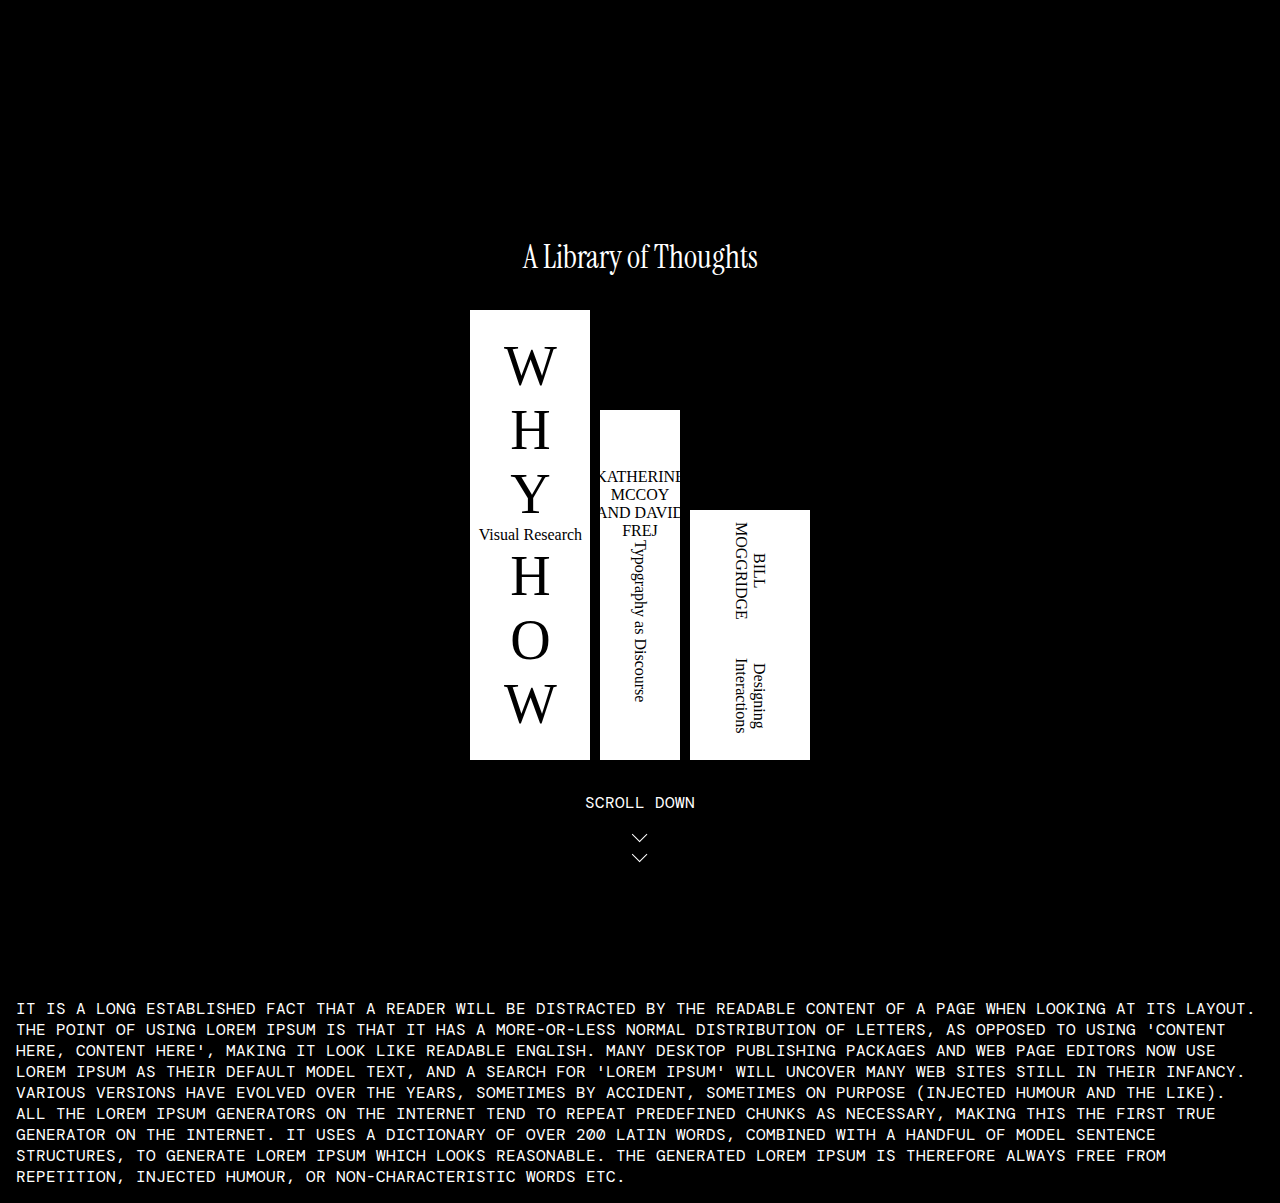
==== index.html @ c5d8ffe6 "Update index.html" ====
<!DOCTYPE html>
<html lang="en">
	<head>
		<title>Binding</title>
		<meta name="viewport" content="width=device-width, initial-scale=1">
        <link href="assets/reset.css" rel="stylesheet">
        <link href="assets/common.css" rel="stylesheet">
        <link href="assets/landing.css" rel="stylesheet">

        <!-- fonts -->
        <!-- DM Mono -->
        <link rel="preconnect" href="https://fonts.googleapis.com">
        <link rel="preconnect" href="https://fonts.gstatic.com" crossorigin>
        <link href="https://fonts.googleapis.com/css2?family=DM+Mono:ital,wght@0,300;0,400;0,500;1,300;1,400;1,500&display=swap" rel="stylesheet">

        <!-- Marcellus -->
        <link rel="preconnect" href="https://fonts.googleapis.com">
        <link rel="preconnect" href="https://fonts.gstatic.com" crossorigin>
        <link href="https://fonts.googleapis.com/css2?family=Marcellus&display=swap" rel="stylesheet">

        <!-- Lustria -->
        <link rel="preconnect" href="https://fonts.googleapis.com">
        <link rel="preconnect" href="https://fonts.gstatic.com" crossorigin>
        <link href="https://fonts.googleapis.com/css2?family=Lustria&display=swap" rel="stylesheet">

        <!-- Chivo -->
        <link rel="preconnect" href="https://fonts.googleapis.com">
        <link rel="preconnect" href="https://fonts.gstatic.com" crossorigin>
        <link href="https://fonts.googleapis.com/css2?family=Chivo:ital,wght@0,100..900;1,100..900&display=swap" rel="stylesheet">

        <!-- Crimson Text -->
        <link rel="preconnect" href="https://fonts.googleapis.com">
        <link rel="preconnect" href="https://fonts.gstatic.com" crossorigin>
        <link href="https://fonts.googleapis.com/css2?family=Crimson+Text:ital,wght@0,400;0,600;0,700;1,400;1,600;1,700&display=swap" rel="stylesheet">

        <!-- Instrument Serif -->
        <link rel="preconnect" href="https://fonts.googleapis.com">
        <link rel="preconnect" href="https://fonts.gstatic.com" crossorigin>
        <link href="https://fonts.googleapis.com/css2?family=Instrument+Serif:ital@0;1&display=swap" rel="stylesheet">

        <!-- Hanken Grotesk -->
        <link rel="preconnect" href="https://fonts.googleapis.com">
        <link rel="preconnect" href="https://fonts.gstatic.com" crossorigin>
        <link href="https://fonts.googleapis.com/css2?family=Hanken+Grotesk:ital,wght@0,100..900;1,100..900&display=swap" rel="stylesheet">

    </head>
    <body>
        <header>
            <!-- sticky menu -->
             <nav>
                <ul class="menu-grid">
                    <li><a href="#home" class="menu-item home">Home</a></li>
                    <li><a href="#colophon" class="menu-item colophon">Colophon</a></li>
                    <li><a href="article1.html" class="menu-item visual">Visual</a></li>
                    <li><a href="article2.html" class="menu-item type">Type</a></li>
                    <li><a href="#interaction" class="menu-item interaction">Interaction</a></li>
                    <li><a href="#reading" class="menu-item reading">Reading</a></li>
                  </ul>
             </nav>
        </header>
        <article>
            <section class="main">
                <h1>A Library of Thoughts</h1>

                <!-- add book rack -->
                 <div class="book-rack">

                    <!-- Book Visual -->
                    <div class="book-visual">
                        <span class="text-vertical">W</br>H</br>Y</span>
                        <span class="text-center">Visual Research</span>
                        <span class="text-vertical">H</br>O</br>W</span>
                    </div>

                    <!-- Book Type -->
                     <div class="book-type">
                        <span class="type-author"> KATHERINE MCCOY AND DAVID FREJ</span>
                        <span class="text-horizontal">Typography as Discourse
                        </span>
                     </div>

                    <!--Book Interaction-->
                    <div class="book-interaction">
                        <span class="interaction-author"> BILL MOGGRIDGE</span>
                        <span class="interaction-spine-title">Designing Interactions
                        </span>
                    </div>

                 </div>
                <p>Scroll down</p>
                <div class="arrows">
                  <span class="arrow-1"></span>
                  <span class="arrow-2"></span>
                </div>
            </section>
        </article>
        <article>
            <p>It is a long established fact that a reader will be distracted by the readable content of a page when looking at its layout. The point of using Lorem Ipsum is that it has a more-or-less normal distribution of letters, as opposed to using 'Content here, content here', making it look like readable English. Many desktop publishing packages and web page editors now use Lorem Ipsum as their default model text, and a search for 'lorem ipsum' will uncover many web sites still in their infancy. Various versions have evolved over the years, sometimes by accident, sometimes on purpose (injected humour and the like).</p>

            <p>All the Lorem Ipsum generators on the Internet tend to repeat predefined chunks as necessary, making this the first true generator on the Internet. It uses a dictionary of over 200 Latin words, combined with a handful of model sentence structures, to generate Lorem Ipsum which looks reasonable. The generated Lorem Ipsum is therefore always free from repetition, injected humour, or non-characteristic words etc.</p>
        </article>
    </body>
</html>
---- assets/common.css ----
/* general styles */
	/* --base-size: 20px; */

  /* font */
  @font-face {
    font-family: TimesNow-ExtraLight;
    src: url(fonts/TimesNow-ExtraLight.ttf);
}



/* variable list */
:root {

    /* menu style */
    --menu-bg: black;
    --menu-font: 'DM Mono';
    --menu-text-color: white;
    --menu-font-size: 1rem;
    --menu-padding: 1rem;
    --menu-underline-width: 1px;
    --circle-size: 15px;
    --circle-spacing: 0.5rem;

    /* general style */
    --base-size: 20px;
    --arrow-color: white;
    --book-color: white;

    /* font style */
    --heading-font: Instrument Serif;
    --subheading-font: Instrument Serif;
    --block-quote-font: Instrument Serif;
    --body-font: DM Sans;
    --book-visual-font-1: Marcellus;
    --book-visual-font-2: Lustria;

    /* color style */
    --body-bg-color: #0F1314;
    --bg-color-1: yellow;
    --bg-color-2: yellow;
    --bg-color-3: yellow;
    --highlight-color: yellow;

    /* h1 style */
    --h1-font-size: 2rem;
    --h1-margin: 0;
    --h1-color: white;
  }



body {
    margin: 1rem;
    background-color: black;
  }

  /* circle colors */
  .home {
    --circle-color: #1FDE86;
  }
  
  .colophon {
    --circle-color: #948EFF;
  }
  
  .visual {
    --circle-color: #EAFF01;
  }
  
  .type {
    --circle-color: #F4320C;
  }
  
  .interaction {
    --circle-color: #FF8BCD;
  }
  
  .reading {
    --circle-color: #0095FF;
  }

  /* Sticky menu styles */
.menu {
    position: sticky;
    top: 0;
    background-color: var(--menu-bg);
    z-index: 10;
    padding: var(--menu-padding);
  }

  .menu-grid {
    display: grid;
    gap: 0.5rem;
    grid-template-columns: repeat(3, 1fr);
    grid-template-rows: repeat(2, 1fr);
    list-style: none;
    padding: 0;
    margin: 0;
    text-align: left;
  }

  /* Desktop media query*/
  @media (min-width: 1280px) {
    .menu-grid {
      grid-template-columns: repeat(6, 1fr);
    }
  }

  .menu-item {
    font-family: var(--menu-font);
    font-size: var(--menu-font-size);
    text-transform: uppercase;
    color: var(--menu-text-color);
    display: flex;
    align-items: center;
    justify-content: left;
    position: relative;
    padding: 0.5rem;
    overflow: hidden;
    opacity: 0;
    transform: translateY(20px);
  animation: slideIn 0.6s ease-out forwards;
  }

  @keyframes slideIn {
    0% {
      opacity: 0;
      transform: translateY(20px);
    }
    100% {
      opacity: 1;
      transform: translateY(0);
    }
  }
  
  .menu-item:nth-child(1) {
    animation-delay: 0.1s;
  }
  
  .menu-item:nth-child(2) {
    animation-delay: 0.2s;
  }
  
  .menu-item:nth-child(3) {
    animation-delay: 0.3s;
  }
  
  .menu-item:nth-child(4) {
    animation-delay: 0.4s;
  }
  
  .menu-item:nth-child(5) {
    animation-delay: 0.5s;
  }
  
  .menu-item:nth-child(6) {
    animation-delay: 0.6s;
  }

  .menu-item::before {
    content: '';
    width: var(--circle-size);
    height: var(--circle-size);
    background-color: var(--circle-color);
    border-radius: 50%;
    display: inline-block;
    margin-right: var(--circle-spacing);
  }

  .menu-item:hover {
    color: var(--circle-color);
    text-decoration: underline var(--circle-color) var(--menu-underline-width);
    text-underline-offset: 4px;
  }

  /* form style */

  .form-container {
    max-width: 600px;
    margin: 40px auto;
    padding: 20px;
    border-color: white;
    border-radius: 8px;
  }

  h1 {
    font-family: var(--heading-font);
    font-size: var(--h1-font-size);
    margin: var(--h1-margin);
    color: var(--h1-color);
  }

  p {
    text-align: left;
    font-size: 1.1em;
    color: white;
  }
  
  .book-form {
    display: flex;
    flex-direction: column;
    gap: 15px;
  }
  
  label {
    font-size: 1.1em;
    font-weight: bold;
    margin-bottom: 5px;
    color: white;
  }
  
  textarea {
    padding: 10px;
    font-size: 1em;
    border: 1px solid #ccc;
    border-radius: 4px;
    outline: none;
    transition: border 0.3s ease;
    color: #e0bcbc;
  }
  
  textarea:focus {
    border-color: #0077cc;
  }
  
  button.submit-btn {
    padding: 12px;
    font-size: 1.1em;
    background-color: #0077cc;
    color: white;
    border: none;
    border-radius: 4px;
    cursor: pointer;
    transition: background-color 0.3s ease;
  }
  
  button.submit-btn:hover {
    background-color: #005fa3;
  }
  
  /* Mobile media query */
  @media (max-width: 600px) {
    .container {
      margin: 20px;
      padding: 15px;
    }
  
    h1 {
      font-size: 1.5em;
    }
    
    .book-form {
      gap: 10px;
    }
  }
---- assets/landing.css ----
.main {
    text-align: center;
    display: flex;
    flex-direction: column;
    align-items: center;
    justify-content: center;
    height: 100vh;
  }

  h1 {
    font-family: var(--heading-font);
    font-size: var(--h1-font-size);
    margin: var(--h1-margin);
    color: var(--h1-color);
  }

  p {
    font-family: var(--menu-font);
    font-size: var(--menu-font-size);
    text-transform: uppercase;
    color: var(--menu-text-color);
  }

/* Arrows style */
.arrows {
    margin-top: 1rem;
    display: flex;
    flex-direction: column;
    align-items: center;
    gap: 0.5rem;
  }
  
  .arrow-1 {
    width: 0.7rem;
    height: 0.7rem;
    border: solid var(--arrow-color);
    border-width: 0 1px 1px 0;
    transform: rotate(45deg);
    animation: bounce 1s infinite;
  }
  
  .arrow-2 {
    width: 0.7rem;
    height: 0.7rem;
    border: solid var(--arrow-color);
    border-width: 0 1px 1px 0;
    transform: rotate(45deg);
    animation: bounce 1s infinite;
    animation-delay: 0.5s;
  }

@keyframes bounce {
  0%, 100% {
    transform: translateY(0) rotate(45deg);
  }
  50% {
    transform: translateY(5px) rotate(45deg);
  }
}

/* book rack container*/
.book-rack {
    display: flex;
    gap: 0.6rem;
    align-items:end;
    justify-content: center;
    padding-top: 2rem;
    padding-bottom: 2rem;
  }

  /* book visual */
  .book-visual {
    position: relative;
    width: 120px;
    height: 450px;
    background-color: var(--book-color);
    display: flex;
    flex-direction: column;
    justify-content: center;
    align-items: center;
    text-align: center;
  }

.book-visual:hover {
    background-color: #EAFF01;
    color: black;
  }

.center-text {
    color: black;
    text-transform: uppercase;
    margin: 0.5rem 0;
  }
  
  .text-vertical {
    font-family: var(--bookvisualtitle1-font);
    font-size: 3.5rem;
    color: var(--text-color);
    text-transform: uppercase;
    padding: auto;
  }

  /* book type */
  .book-type {
    position: relative;
    width: 80px;
    height: 350px;
    background-color: var(--book-color);
    display: flex;
    flex-direction: column;
    justify-content: center;
    align-items: center;
    text-align: center;
  }

  .book-type:hover {
    background-color: #F4320C;
    color: white;
  }

  .type-author {
    color: black;
  }

  .text-horizontal {
    writing-mode: vertical-rl;
    color: black;
  }

  /* book interaction */
  .book-interaction {
    position: relative;
    width: 120px;
    height: 250px;
    background-color: var(--book-color);
    display: flex;
    flex-direction: column;
    justify-content: center;
    align-items: center;
    text-align: center;
  }

  .book-interaction:hover {
    background-color: #FF8BCD;
    color: white;
  }

  .interaction-author {
    writing-mode: vertical-rl;
    color: black;
  }

  .interaction-spine-title {
    writing-mode: vertical-rl;
    color: black;
  }
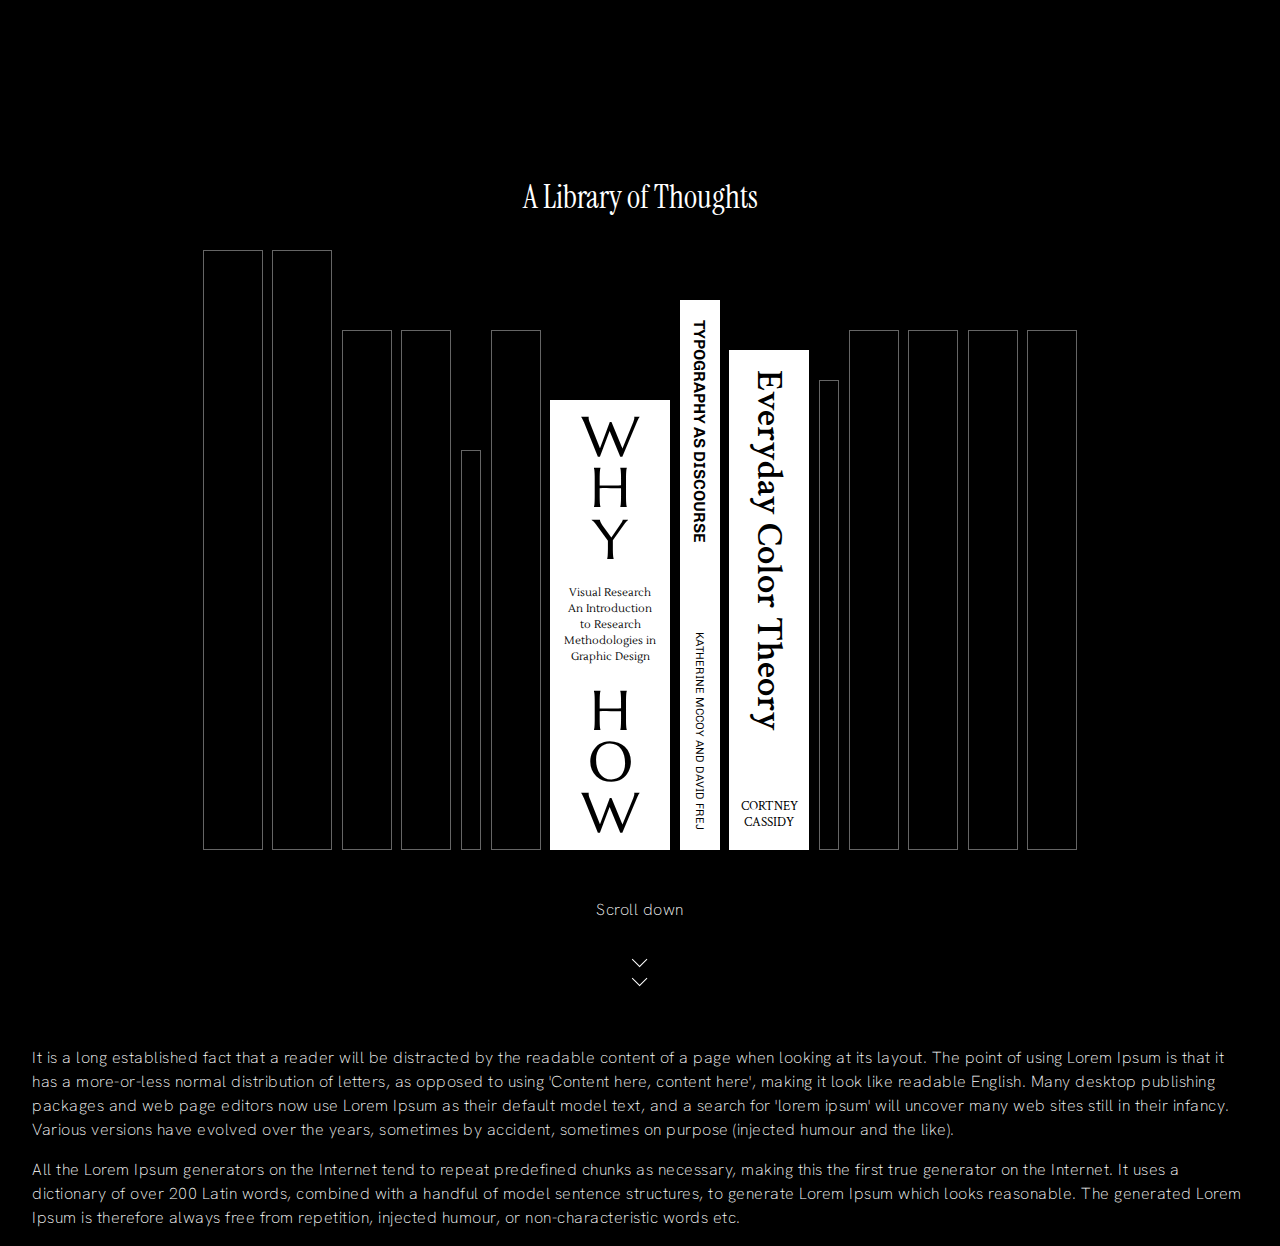
==== commit a42ed092: "Update index.html" ====
--- a/index.html
+++ b/index.html
@@ -51,10 +51,10 @@
                 <ul class="menu-grid">
                     <li><a href="#home" class="menu-item home">Home</a></li>
                     <li><a href="#colophon" class="menu-item colophon">Colophon</a></li>
-                    <li><a href="article1.html" class="menu-item visual">Visual</a></li>
-                    <li><a href="article2.html" class="menu-item type">Type</a></li>
+                    <li><a href="visual.html" class="menu-item visual">Visual</a></li>
+                    <li><a href="type.html" class="menu-item type">Type</a></li>
                     <li><a href="#interaction" class="menu-item interaction">Interaction</a></li>
-                    <li><a href="#reading" class="menu-item reading">Reading</a></li>
+                    <li><a href="#reading" class="menu-item reading">Recommend</a></li>
                   </ul>
              </nav>
         </header>
@@ -65,26 +65,41 @@
                 <!-- add book rack -->
                  <div class="book-rack">
 
+                    <!-- Empty Books Left-->
+                     <span class="empty-book-1"></span>
+                     <span class="empty-book-2"></span>
+                     <span class="empty-book-5"></span>
+                     <span class="empty-book-6"></span>
+                     <span class="empty-book-7"></span>
+                     <span class="empty-book-8"></span>
+
                     <!-- Book Visual -->
                     <div class="book-visual">
                         <span class="text-vertical">W</br>H</br>Y</span>
-                        <span class="text-center">Visual Research</span>
+                        <span class="center-text">Visual Research An Introduction to Research Methodologies in Graphic Design</span>
                         <span class="text-vertical">H</br>O</br>W</span>
                     </div>
 
                     <!-- Book Type -->
                      <div class="book-type">
-                        <span class="type-author"> KATHERINE MCCOY AND DAVID FREJ</span>
                         <span class="text-horizontal">Typography as Discourse
                         </span>
+                        <span class="type-author"> KATHERINE MCCOY AND DAVID FREJ</span>
                      </div>
 
-                    <!--Book Interaction-->
-                    <div class="book-interaction">
-                        <span class="interaction-author"> BILL MOGGRIDGE</span>
-                        <span class="interaction-spine-title">Designing Interactions
+                    <!--Book Color-->
+                    <div class="book-color">
+                        <span class="color-spine-title">Everyday Color Theory
                         </span>
+                        <span class="color-author"> Cortney Cassidy</span>
                     </div>
+
+                    <!-- Empty Books Right-->
+                    <span class="empty-book-3"></span>
+                    <span class="empty-book-4"></span>
+                    <span class="empty-book-9"></span>
+                    <span class="empty-book-10"></span>
+                    <span class="empty-book-11"></span>
 
                  </div>
                 <p>Scroll down</p>
@@ -95,7 +110,7 @@
             </section>
         </article>
         <article>
-            <p>It is a long established fact that a reader will be distracted by the readable content of a page when looking at its layout. The point of using Lorem Ipsum is that it has a more-or-less normal distribution of letters, as opposed to using 'Content here, content here', making it look like readable English. Many desktop publishing packages and web page editors now use Lorem Ipsum as their default model text, and a search for 'lorem ipsum' will uncover many web sites still in their infancy. Various versions have evolved over the years, sometimes by accident, sometimes on purpose (injected humour and the like).</p>
+            <p>It is a long established fact that a reader will be distracted by the readable content of a page when looking at its layout. The point of using Lorem Ipsum is that it has a more-or-less normal distribution of letters, as opposed to using 'Content here, content here', making it look like readable English. Many desktop publishing packages and web page editors now use Lorem Ipsum as their default model text, and a search for 'lorem ipsum' will uncover many web sites still in their infancy. Various versions have evolved over the years, sometimes by accident, sometimes on purpose (injected humour and the like).</p>
 
             <p>All the Lorem Ipsum generators on the Internet tend to repeat predefined chunks as necessary, making this the first true generator on the Internet. It uses a dictionary of over 200 Latin words, combined with a handful of model sentence structures, to generate Lorem Ipsum which looks reasonable. The generated Lorem Ipsum is therefore always free from repetition, injected humour, or non-characteristic words etc.</p>
         </article>
--- a/assets/common.css
+++ b/assets/common.css
@@ -33,9 +33,11 @@
     --heading-font: Instrument Serif;
     --subheading-font: Instrument Serif;
     --block-quote-font: Instrument Serif;
-    --body-font: DM Sans;
+    --body-font: Hanken Grotesk;
     --book-visual-font-1: Marcellus;
     --book-visual-font-2: Lustria;
+    --book-type-font-1: Chivo;
+    --book-color-font-1: Crimson-Text;
 
     /* color style */
     --body-bg-color: #0F1314;
@@ -43,6 +45,7 @@
     --bg-color-2: yellow;
     --bg-color-3: yellow;
     --highlight-color: yellow;
+    --book-border: #656565;
 
     /* h1 style */
     --h1-font-size: 2rem;
@@ -83,13 +86,6 @@
   }
 
   /* Sticky menu styles */
-.menu {
-    position: sticky;
-    top: 0;
-    background-color: var(--menu-bg);
-    z-index: 10;
-    padding: var(--menu-padding);
-  }
 
   .menu-grid {
     display: grid;
@@ -100,6 +96,11 @@
     padding: 0;
     margin: 0;
     text-align: left;
+    position: sticky;
+    top: 0;
+    background-color: var(--menu-bg);
+    z-index: 100;
+    padding: var(--menu-padding);
   }
 
   /* Desktop media query*/
--- a/assets/landing.css
+++ b/assets/landing.css
@@ -1,4 +1,54 @@
-
+/* variable list */
+:root {
+
+  /* menu style */
+  --menu-bg: black;
+  --menu-font: 'DM Mono';
+  --menu-text-color: white;
+  --menu-font-size: 1rem;
+  --menu-padding: 1rem;
+  --menu-underline-width: 1px;
+  --circle-size: 15px;
+  --circle-spacing: 0.5rem;
+
+  /* general style */
+  --base-size: 20px;
+  --arrow-color: white;
+  --book-color: white;
+
+  /* font style */
+  --heading-font: Instrument Serif;
+  --subheading-font: Instrument Serif;
+  --block-quote-font: Instrument Serif;
+  --body-font: Hanken Grotesk;
+  --book-visual-font-1: Marcellus;
+  --book-visual-font-2: Lustria;
+  --book-type-font-1: Chivo;
+  --book-color-font-1: 'Crimson Text';
+
+  /* color style */
+  --body-bg-color: #0F1314;
+  --bg-color-1: yellow;
+  --bg-color-2: yellow;
+  --bg-color-3: yellow;
+  --highlight-color: yellow;
+  --book-border: #656565;
+  --body-color: white;
+
+  /* h1 style */
+  --h1-font-size: 2rem;
+  --h1-margin: 0;
+  --h1-color: white;
+
+  /* paragraph style */
+    --p-font-size: 1rem;
+    --p-font-weight: 200;
+    --p-padding-top: 0.5rem;
+    --p-padding-bottom: 0.5rem;
+    --p-line-height: 1.5rem;
+    --p-letter-spacing: 0.5px;
+    --p-color: white;
+}
   .main {
     text-align: center;
     display: flex;
@@ -16,10 +66,13 @@
   }
 
   p {
-    font-family: var(--menu-font);
-    font-size: var(--menu-font-size);
-    text-transform: uppercase;
-    color: var(--menu-text-color);
+    font-family: var(--body-font);
+    font-size: var(--p-font-size);
+    font-weight: var(--p-font-weight);
+    color: var(--body-color);
+    line-height: var(--p-line-height);
+    letter-spacing: var(--p-letter-spacing);
+    margin: 1rem;
   }
 
 /* Arrows style */
@@ -88,30 +141,35 @@
   }
 
 .center-text {
-    color: black;
-    text-transform: uppercase;
-    margin: 0.5rem 0;
+  font-family: var(--book-visual-font-2);
+  color: black;
+  font-size: 0.7rem;
+  line-height: 1rem;
+  padding-top: 20px;
+  padding-bottom: 20px;
   }
   
   .text-vertical {
-    font-family: var(--bookvisualtitle1-font);
+    font-family: var(--book-visual-font-1);
     font-size: 3.5rem;
+    line-height: 3.2rem;
     color: var(--text-color);
     text-transform: uppercase;
-    padding: auto;
   }
 
   /* book type */
   .book-type {
     position: relative;
-    width: 80px;
-    height: 350px;
+    width: 40px;
+    height: 550px;
     background-color: var(--book-color);
     display: flex;
     flex-direction: column;
-    justify-content: center;
+    justify-content: space-between;
     align-items: center;
     text-align: center;
+    padding-top: 20px;
+    padding-bottom: 20px;
   }
 
   .book-type:hover {
@@ -121,39 +179,154 @@
 
   .type-author {
     color: black;
+    writing-mode: vertical-lr;
+    text-transform: uppercase;
+    font-family: var(--book-type-font-1);
+    font-weight: 300;
+    font-size: 0.7rem;
   }
 
   .text-horizontal {
     writing-mode: vertical-rl;
     color: black;
-  }
-
-  /* book interaction */
-  .book-interaction {
-    position: relative;
-    width: 120px;
-    height: 250px;
+    text-transform: uppercase;
+    font-family: var(--book-type-font-1);
+    font-weight: 600;
+  }
+
+  /* book color */
+  .book-color {
+    position: relative;
+    width: 80px;
+    height: 500px;
     background-color: var(--book-color);
     display: flex;
     flex-direction: column;
-    justify-content: center;
+    justify-content: space-between;
     align-items: center;
     text-align: center;
   }
 
-  .book-interaction:hover {
+  .book-color:hover {
     background-color: #FF8BCD;
     color: white;
   }
 
-  .interaction-author {
+  .color-author {
+    color: black;
+    font-family: var(--book-color-font-1);
+    font-size: 0.8rem;
+    text-transform: uppercase;
+    padding-bottom: 20px;
+  }
+
+  .color-spine-title {
     writing-mode: vertical-rl;
     color: black;
-  }
-
-  .interaction-spine-title {
-    writing-mode: vertical-rl;
-    color: black;
-  }
-
-
+    padding-top: 20px;
+    font-family: var(--book-color-font-1);
+    font-size: 2.3rem;
+    font-weight: 600;
+  }
+
+  /* Empty Books */
+  .empty-book-1 {
+    position: relative;
+    width: 60px;
+    height: 600px;
+    border: solid 1px;
+    border-color: var(--book-border);
+
+  }
+
+  .empty-book-2 {
+    position: relative;
+    width: 60px;
+    height: 600px;
+    border: solid 1px;
+    border-color: var(--book-border);
+
+  }
+
+  .empty-book-3 {
+    position: relative;
+    width: 20px;
+    height: 470px;
+    border: solid 1px;
+    border-color: var(--book-border);
+
+  }
+
+  .empty-book-4 {
+    position: relative;
+    width: 50px;
+    height: 520px;
+    border: solid 1px;
+    border-color: var(--book-border);
+
+  }
+
+  .empty-book-5 {
+    position: relative;
+    width: 50px;
+    height: 520px;
+    border: solid 1px;
+    border-color: var(--book-border);
+
+  }
+
+  .empty-book-6 {
+    position: relative;
+    width: 50px;
+    height: 520px;
+    border: solid 1px;
+    border-color: var(--book-border);
+
+  }
+
+  .empty-book-7 {
+    position: relative;
+    width: 20px;
+    height: 400px;
+    border: solid 1px;
+    border-color: var(--book-border);
+
+  }
+
+  .empty-book-8 {
+    position: relative;
+    width: 50px;
+    height: 520px;
+    border: solid 1px;
+    border-color: var(--book-border);
+
+  }
+
+  .empty-book-9 {
+    position: relative;
+    width: 50px;
+    height: 520px;
+    border: solid 1px;
+    border-color: var(--book-border);
+
+  }
+
+  .empty-book-10 {
+    position: relative;
+    width: 50px;
+    height: 520px;
+    border: solid 1px;
+    border-color: var(--book-border);
+
+  }
+
+  .empty-book-11 {
+    position: relative;
+    width: 50px;
+    height: 520px;
+    border: solid 1px;
+    border-color: var(--book-border);
+
+  }
+
+
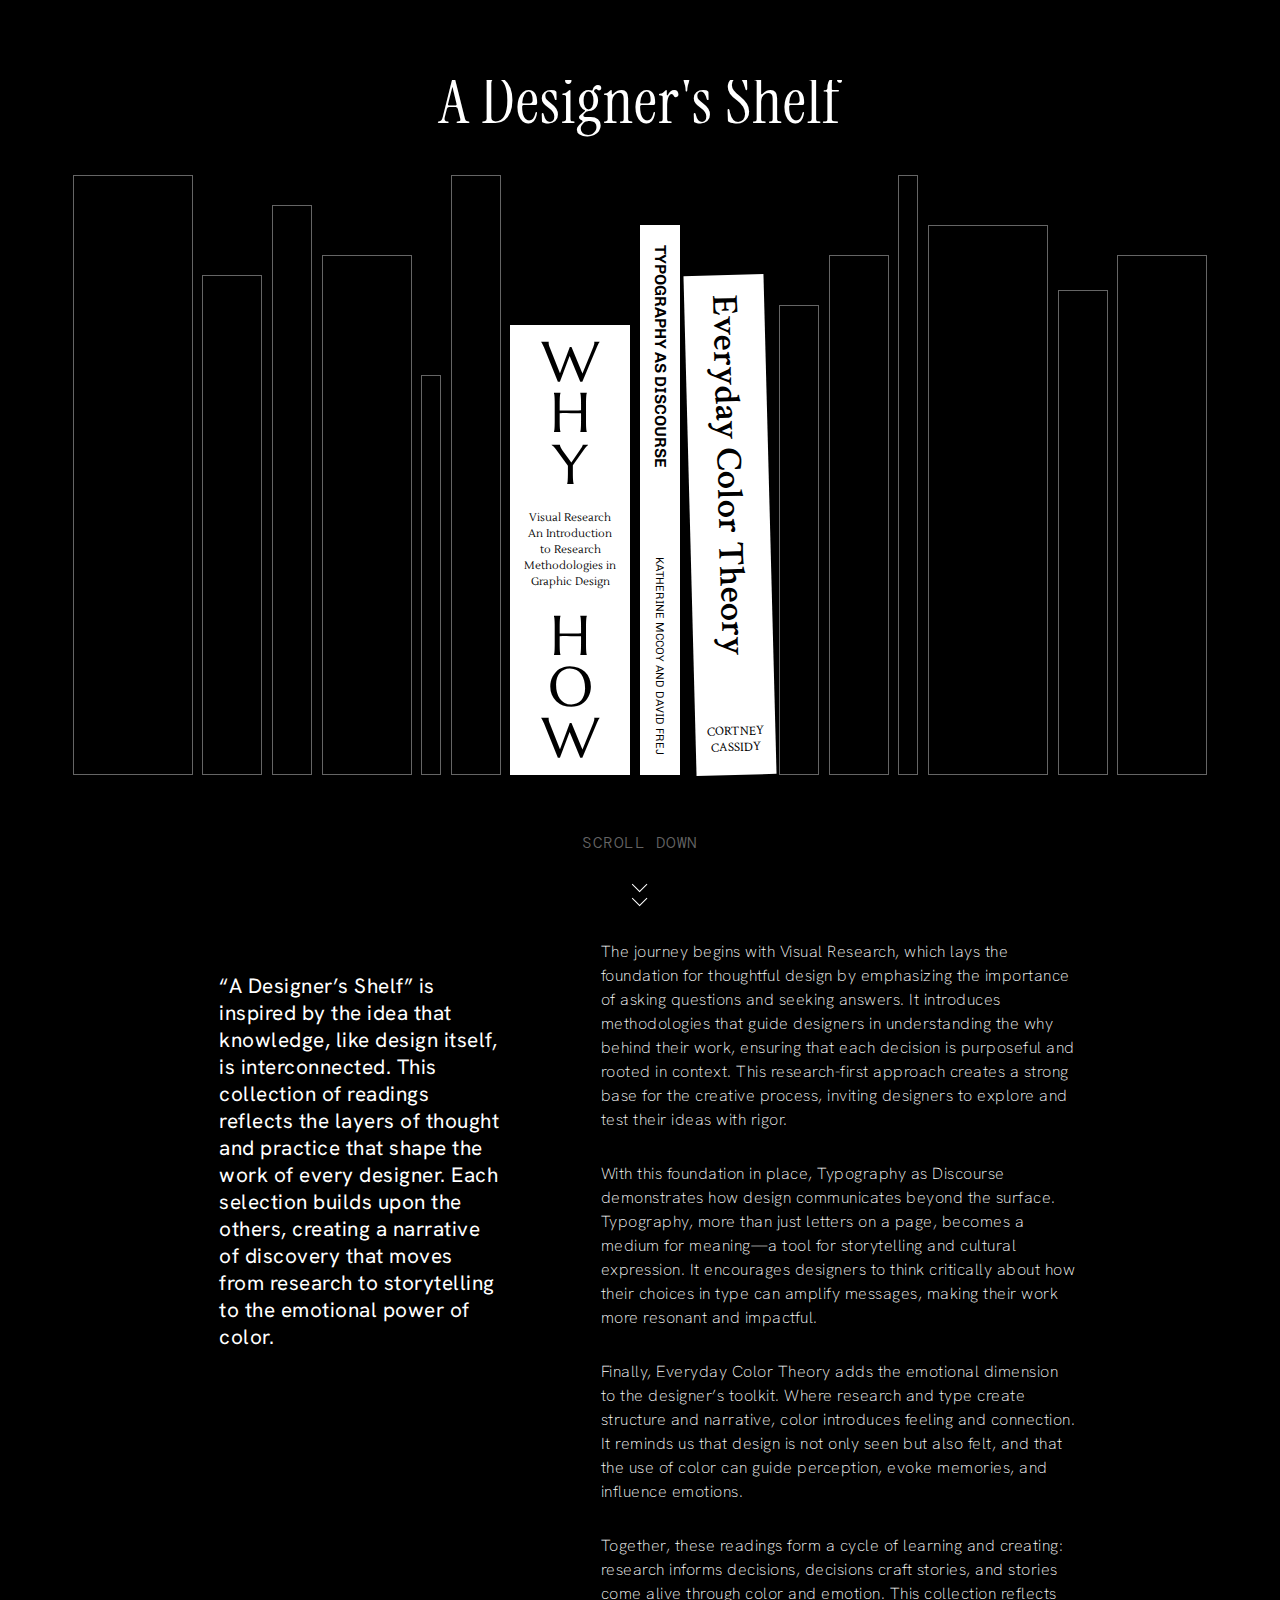
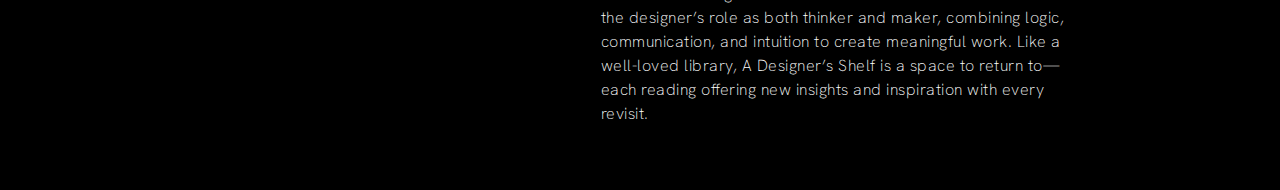
==== commit 1feb4bd4: "Update index.html" ====
--- a/index.html
+++ b/index.html
@@ -47,7 +47,7 @@
     <body>
         <header>
             <!-- sticky menu -->
-             <nav>
+             <nav class="menu">
                 <ul class="menu-grid">
                     <li><a href="#home" class="menu-item home">Home</a></li>
                     <li><a href="#colophon" class="menu-item colophon">Colophon</a></li>
@@ -55,12 +55,12 @@
                     <li><a href="type.html" class="menu-item type">Type</a></li>
                     <li><a href="#interaction" class="menu-item interaction">Interaction</a></li>
                     <li><a href="#reading" class="menu-item reading">Recommend</a></li>
-                  </ul>
+                </ul>
              </nav>
         </header>
         <article>
             <section class="main">
-                <h1>A Library of Thoughts</h1>
+                <h1>A Designer's Shelf</h1>
 
                 <!-- add book rack -->
                  <div class="book-rack">
@@ -100,19 +100,32 @@
                     <span class="empty-book-9"></span>
                     <span class="empty-book-10"></span>
                     <span class="empty-book-11"></span>
+                    <span class="empty-book-12"></span>
 
                  </div>
-                <p>Scroll down</p>
+                <p class="indicator">Scroll down</p>
                 <div class="arrows">
                   <span class="arrow-1"></span>
                   <span class="arrow-2"></span>
                 </div>
             </section>
         </article>
-        <article>
-            <p>It is a long established fact that a reader will be distracted by the readable content of a page when looking at its layout. The point of using Lorem Ipsum is that it has a more-or-less normal distribution of letters, as opposed to using 'Content here, content here', making it look like readable English. Many desktop publishing packages and web page editors now use Lorem Ipsum as their default model text, and a search for 'lorem ipsum' will uncover many web sites still in their infancy. Various versions have evolved over the years, sometimes by accident, sometimes on purpose (injected humour and the like).</p>
+        <article class="colophon-text">
+            <section>
+            <h3>“A Designer’s Shelf” is inspired by the idea that knowledge, like design itself, is interconnected. This collection of readings reflects the layers of thought and practice that shape the work of every designer. Each selection builds upon the others, creating a narrative of discovery that moves from research to storytelling to the emotional power of color.</h3>
+            </section>
+            <section>
+            <p>The journey begins with Visual Research, which lays the foundation for thoughtful design by emphasizing the importance of asking questions and seeking answers. It introduces methodologies that guide designers in understanding the why behind their work, ensuring that each decision is purposeful and rooted in context. This research-first approach creates a strong base for the creative process, inviting designers to explore and test their ideas with rigor.</p>
 
-            <p>All the Lorem Ipsum generators on the Internet tend to repeat predefined chunks as necessary, making this the first true generator on the Internet. It uses a dictionary of over 200 Latin words, combined with a handful of model sentence structures, to generate Lorem Ipsum which looks reasonable. The generated Lorem Ipsum is therefore always free from repetition, injected humour, or non-characteristic words etc.</p>
+            <p>With this foundation in place, Typography as Discourse demonstrates how design communicates beyond the surface. Typography, more than just letters on a page, becomes a medium for meaning—a tool for storytelling and cultural expression. It encourages designers to think critically about how their choices in type can amplify messages, making their work more resonant and impactful.</p>
+
+            <p>Finally, Everyday Color Theory adds the emotional dimension to the designer’s toolkit. Where research and type create structure and narrative, color introduces feeling and connection. It reminds us that design is not only seen but also felt, and that the use of color can guide perception, evoke memories, and influence emotions.</p>
+
+            <p>Together, these readings form a cycle of learning and creating: research informs decisions, decisions craft stories, and stories come alive through color and emotion. This collection reflects the designer’s role as both thinker and maker, combining logic, communication, and intuition to create meaningful work. Like a well-loved library, A Designer’s Shelf is a space to return to—each reading offering new insights and inspiration with every revisit.</p>
+            </section>
         </article>
+        <footer>
+            <span>↑</span>
+        </footer>
     </body>
 </html>--- a/assets/common.css
+++ b/assets/common.css
@@ -87,26 +87,36 @@
 
   /* Sticky menu styles */
 
+  /* .menu {
+    position: fixed;
+    z-index: 10;
+    top: 0;
+  } */
+
   .menu-grid {
     display: grid;
     gap: 0.5rem;
     grid-template-columns: repeat(3, 1fr);
-    grid-template-rows: repeat(2, 1fr);
+    /* grid-template-rows: repeat(2, 1fr); */
     list-style: none;
     padding: 0;
     margin: 0;
+    width: 100%;
+    height: 80px;
     text-align: left;
-    position: sticky;
+    position: fixed;
     top: 0;
     background-color: var(--menu-bg);
-    z-index: 100;
+    z-index: 1;
     padding: var(--menu-padding);
   }
 
   /* Desktop media query*/
   @media (min-width: 1280px) {
     .menu-grid {
-      grid-template-columns: repeat(6, 1fr);
+    display: grid;
+    gap: 0.5rem;
+    grid-template-columns: repeat(6, 1fr);
     }
   }
 
--- a/assets/landing.css
+++ b/assets/landing.css
@@ -19,6 +19,7 @@
   /* font style */
   --heading-font: Instrument Serif;
   --subheading-font: Instrument Serif;
+  --section-title-font: Hanken Grotesk;
   --block-quote-font: Instrument Serif;
   --body-font: Hanken Grotesk;
   --book-visual-font-1: Marcellus;
@@ -39,6 +40,18 @@
   --h1-font-size: 2rem;
   --h1-margin: 0;
   --h1-color: white;
+  --h1-letter-specing: 1px;
+
+  /* h2 */
+
+  /* h3 */
+  --h3-font-size: 1.3rem;
+  --h3-font-weight: 400;
+  --h3-padding-top: 0.5rem;
+  --h3-padding-bottom: 0.5rem;
+  --h3-margin: 0;
+  --h3-color: white;
+  --h3-letter-specing: 0.5px;
 
   /* paragraph style */
     --p-font-size: 1rem;
@@ -63,7 +76,41 @@
     font-size: var(--h1-font-size);
     margin: var(--h1-margin);
     color: var(--h1-color);
-  }
+    letter-spacing: var(--h1-letter-specing);
+  }
+
+    /* Desktop media query*/
+    @media (min-width: 1280px) {
+      h1 {
+        font-size: 4rem;
+        padding-top: 2rem;
+      }
+      .colophon-text {
+        display: grid;
+        column-gap: 2rem;
+        grid-template-columns: 0.75fr 1.25fr;
+        margin-top: 1.5rem;
+        padding-top: 1.5rem;
+        width: 70%;
+        margin: auto;
+      }
+      .colophon-text p {
+        margin: auto;
+        padding-bottom: 30px;
+        padding-left: 50px;
+      }
+    }
+
+h3 {
+  font-family: var(--section-title-font);
+  font-size: var(--h3-font-size);
+  font-weight: var(--h3-font-weight);
+  color: var(--h3-color);
+  letter-spacing: var(--h3-letter-specing);
+  margin: 0.5rem 1rem;
+  padding-top: 1.5rem;
+  padding-bottom: 1.5rem;
+}
 
   p {
     font-family: var(--body-font);
@@ -72,16 +119,22 @@
     color: var(--body-color);
     line-height: var(--p-line-height);
     letter-spacing: var(--p-letter-spacing);
-    margin: 1rem;
-  }
-
+    margin: 1.5rem 1rem;
+  }
+
+.indicator {
+  font-family: var(--menu-font);
+  font-size: var(--menu-font-size);
+  color: #656565;
+  text-transform: uppercase;
+}
 /* Arrows style */
 .arrows {
-    margin-top: 1rem;
-    display: flex;
-    flex-direction: column;
-    align-items: center;
-    gap: 0.5rem;
+    /* margin-top: 1rem; */
+    display: flex;
+    flex-direction: column;
+    align-items: center;
+    gap: 0.2rem;
   }
   
   .arrow-1 {
@@ -138,6 +191,7 @@
 .book-visual:hover {
     background-color: #EAFF01;
     color: black;
+    transform: rotate(1.5deg);
   }
 
 .center-text {
@@ -175,6 +229,7 @@
   .book-type:hover {
     background-color: #F4320C;
     color: white;
+    transform: rotate(-1.5deg);
   }
 
   .type-author {
@@ -205,11 +260,13 @@
     justify-content: space-between;
     align-items: center;
     text-align: center;
+    transform: rotate(-1.5deg);
   }
 
   .book-color:hover {
     background-color: #FF8BCD;
     color: white;
+    transform: rotate(0deg);
   }
 
   .color-author {
@@ -232,34 +289,34 @@
   /* Empty Books */
   .empty-book-1 {
     position: relative;
+    width: 120px;
+    height: 600px;
+    border: solid 1px;
+    border-color: var(--book-border);
+
+  }
+
+  .empty-book-2 {
+    position: relative;
     width: 60px;
-    height: 600px;
-    border: solid 1px;
-    border-color: var(--book-border);
-
-  }
-
-  .empty-book-2 {
+    height: 500px;
+    border: solid 1px;
+    border-color: var(--book-border);
+
+  }
+
+  .empty-book-3 {
+    position: relative;
+    width: 40px;
+    height: 470px;
+    border: solid 1px;
+    border-color: var(--book-border);
+
+  }
+
+  .empty-book-4 {
     position: relative;
     width: 60px;
-    height: 600px;
-    border: solid 1px;
-    border-color: var(--book-border);
-
-  }
-
-  .empty-book-3 {
-    position: relative;
-    width: 20px;
-    height: 470px;
-    border: solid 1px;
-    border-color: var(--book-border);
-
-  }
-
-  .empty-book-4 {
-    position: relative;
-    width: 50px;
     height: 520px;
     border: solid 1px;
     border-color: var(--book-border);
@@ -268,8 +325,8 @@
 
   .empty-book-5 {
     position: relative;
-    width: 50px;
-    height: 520px;
+    width: 40px;
+    height: 570px;
     border: solid 1px;
     border-color: var(--book-border);
 
@@ -277,7 +334,7 @@
 
   .empty-book-6 {
     position: relative;
-    width: 50px;
+    width: 90px;
     height: 520px;
     border: solid 1px;
     border-color: var(--book-border);
@@ -296,37 +353,44 @@
   .empty-book-8 {
     position: relative;
     width: 50px;
+    height: 600px;
+    border: solid 1px;
+    border-color: var(--book-border);
+
+  }
+
+  .empty-book-9 {
+    position: relative;
+    width: 20px;
+    height: 600px;
+    border: solid 1px;
+    border-color: var(--book-border);
+
+  }
+
+  .empty-book-10 {
+    position: relative;
+    width: 120px;
+    height: 550px;
+    border: solid 1px;
+    border-color: var(--book-border);
+
+  }
+
+  .empty-book-11 {
+    position: relative;
+    width: 50px;
+    height: 485px;
+    border: solid 1px;
+    border-color: var(--book-border);
+
+  }
+
+  .empty-book-12 {
+    position: relative;
+    width: 90px;
     height: 520px;
     border: solid 1px;
     border-color: var(--book-border);
 
-  }
-
-  .empty-book-9 {
-    position: relative;
-    width: 50px;
-    height: 520px;
-    border: solid 1px;
-    border-color: var(--book-border);
-
-  }
-
-  .empty-book-10 {
-    position: relative;
-    width: 50px;
-    height: 520px;
-    border: solid 1px;
-    border-color: var(--book-border);
-
-  }
-
-  .empty-book-11 {
-    position: relative;
-    width: 50px;
-    height: 520px;
-    border: solid 1px;
-    border-color: var(--book-border);
-
-  }
-
-
+  }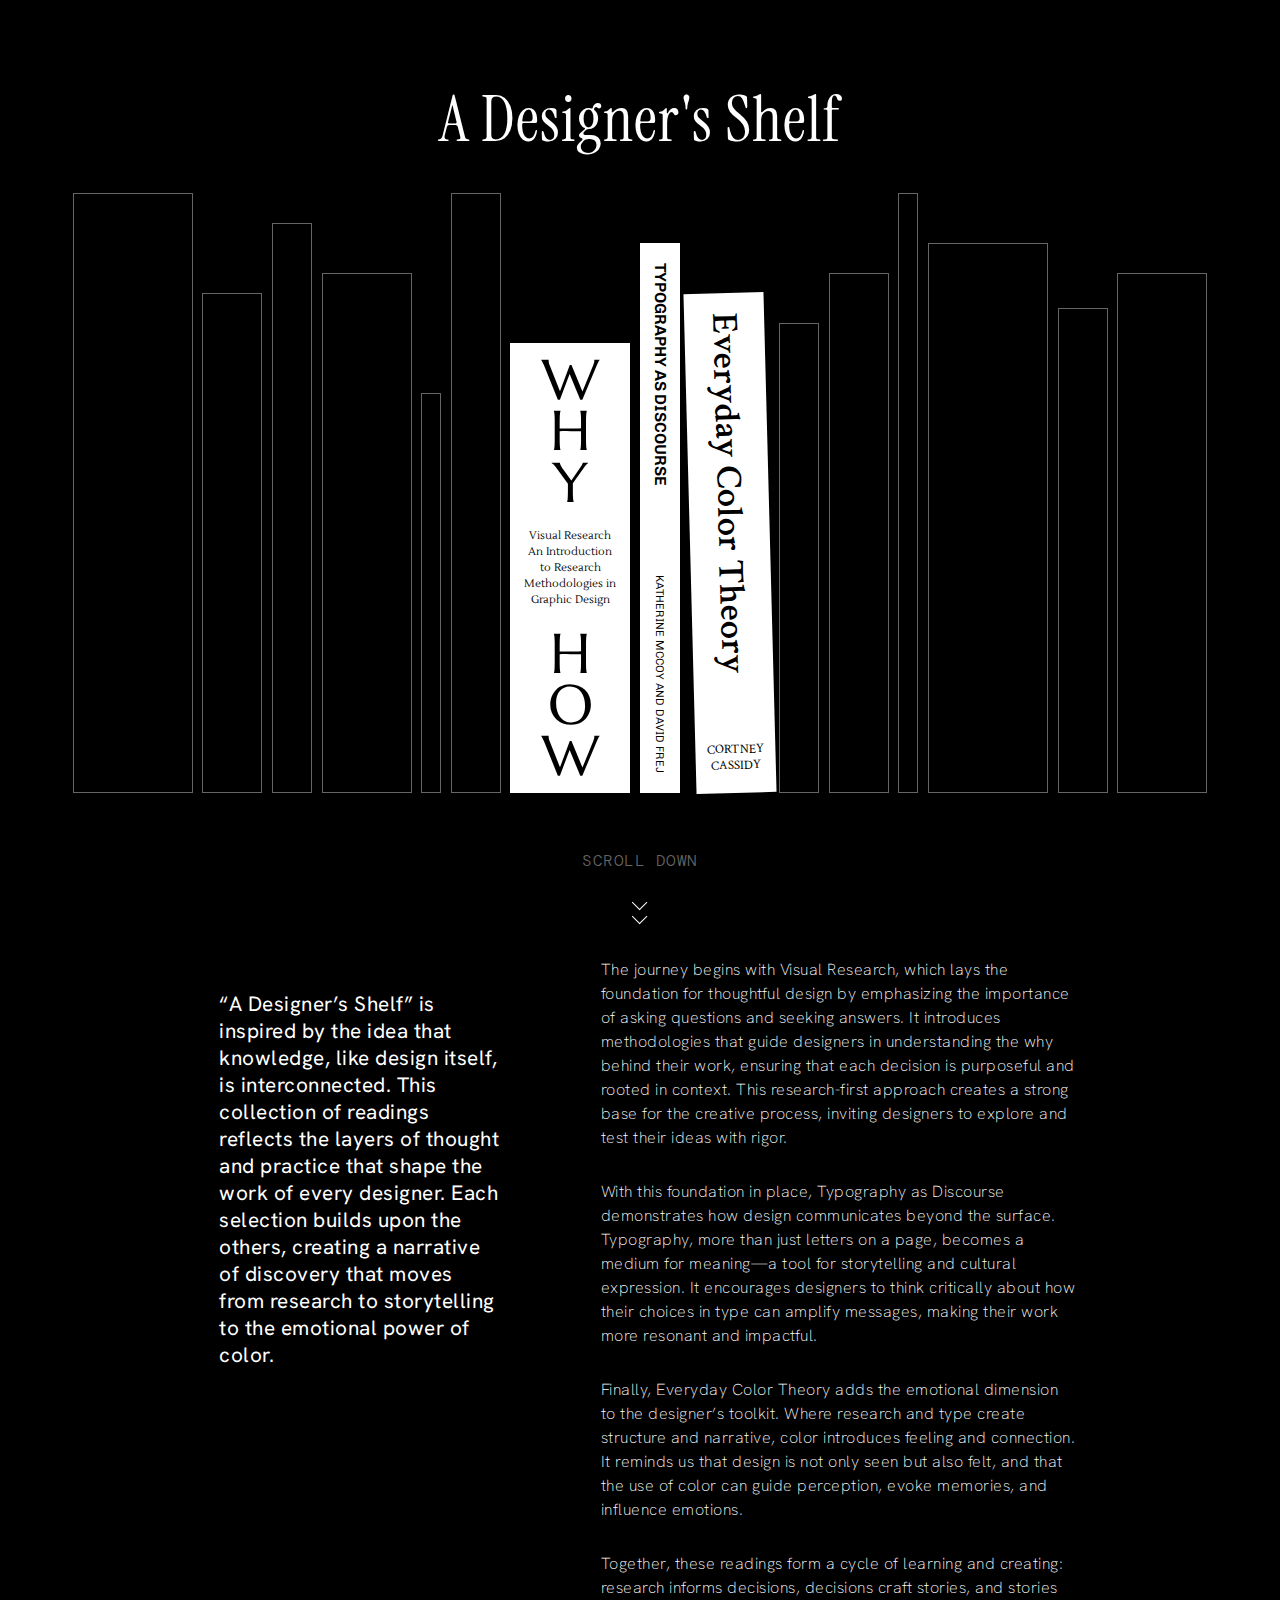
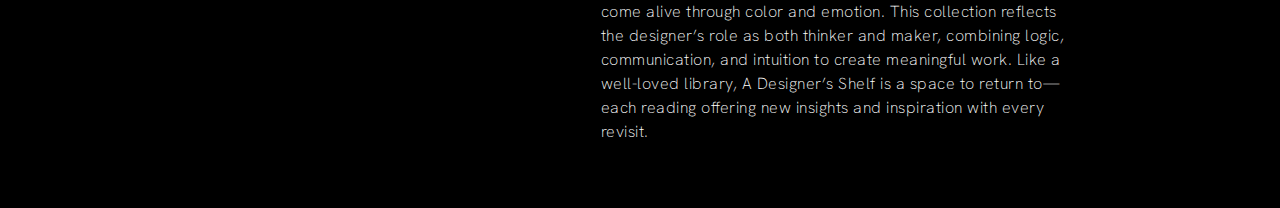
==== commit a751cb28: "Update index.html" ====
--- a/index.html
+++ b/index.html
@@ -45,15 +45,16 @@
 
     </head>
     <body>
-        <header>
+        <header class="menu">
             <!-- sticky menu -->
-             <nav class="menu">
+             <nav>
+                <div class="mobile-menu">MENU</div>
                 <ul class="menu-grid">
                     <li><a href="#home" class="menu-item home">Home</a></li>
                     <li><a href="#colophon" class="menu-item colophon">Colophon</a></li>
                     <li><a href="visual.html" class="menu-item visual">Visual</a></li>
                     <li><a href="type.html" class="menu-item type">Type</a></li>
-                    <li><a href="#interaction" class="menu-item interaction">Interaction</a></li>
+                    <li><a href="colour.html" class="menu-item interaction">Color</a></li>
                     <li><a href="#reading" class="menu-item reading">Recommend</a></li>
                 </ul>
              </nav>
--- a/assets/common.css
+++ b/assets/common.css
@@ -93,11 +93,11 @@
     top: 0;
   } */
 
-  .menu-grid {
+  /* .menu-grid {
     display: grid;
     gap: 0.5rem;
     grid-template-columns: repeat(3, 1fr);
-    /* grid-template-rows: repeat(2, 1fr); */
+    grid-template-rows: repeat(2, 1fr);
     list-style: none;
     padding: 0;
     margin: 0;
@@ -109,6 +109,21 @@
     background-color: var(--menu-bg);
     z-index: 1;
     padding: var(--menu-padding);
+  } */
+
+  /* Mobile Menu */
+  @media (min-width: 375px) {
+    .mobile-menu {
+        display: flex;
+    }
+
+    .menu-grid {
+        display: grid;
+        grid-template-rows: repeat(6, 1fr);
+        height: 50vh;
+        background-color: black;
+        align-items: flex-start;
+    }
   }
 
   /* Desktop media query*/
@@ -117,6 +132,17 @@
     display: grid;
     gap: 0.5rem;
     grid-template-columns: repeat(6, 1fr);
+    list-style: none;
+    padding: 0;
+    margin: 0;
+    width: 100%;
+    height: 80px;
+    text-align: left;
+    position: fixed;
+    top: 0;
+    background-color: var(--menu-bg);
+    z-index: 1;
+    padding: var(--menu-padding);
     }
   }
 
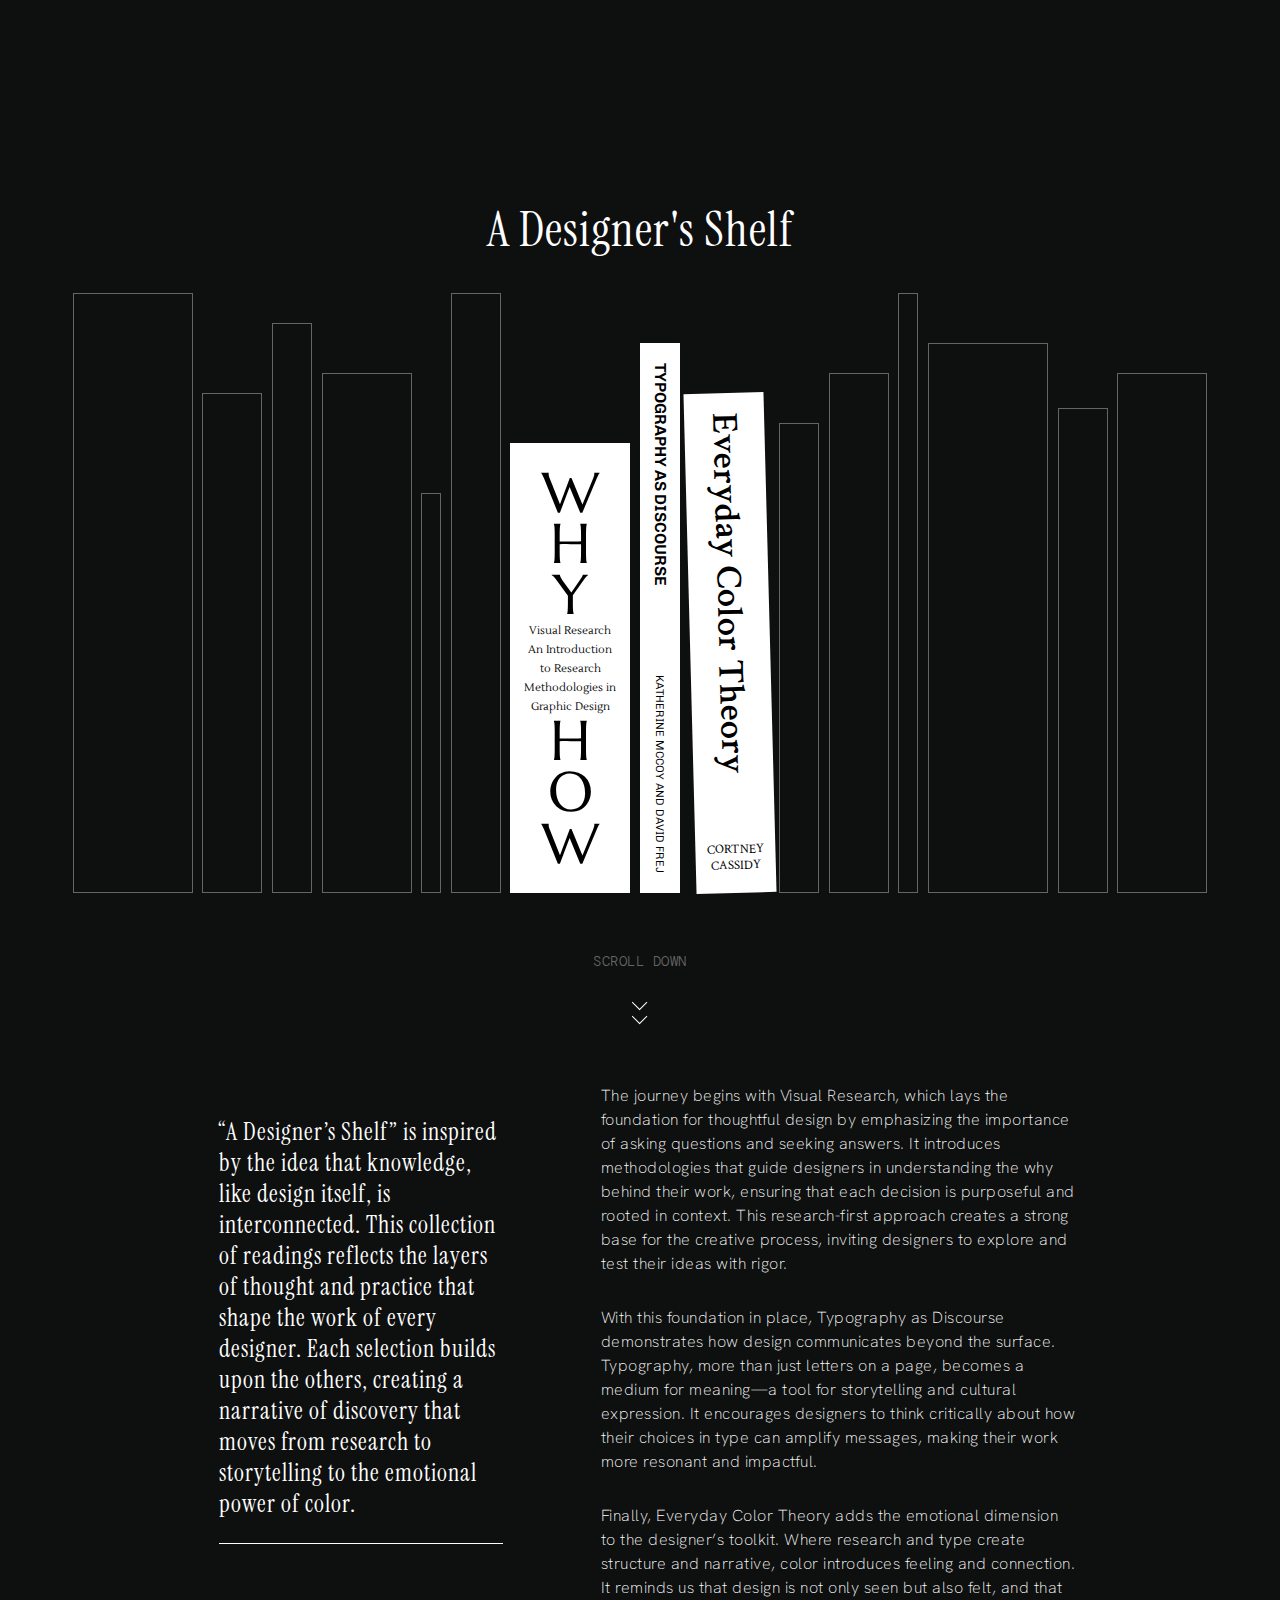
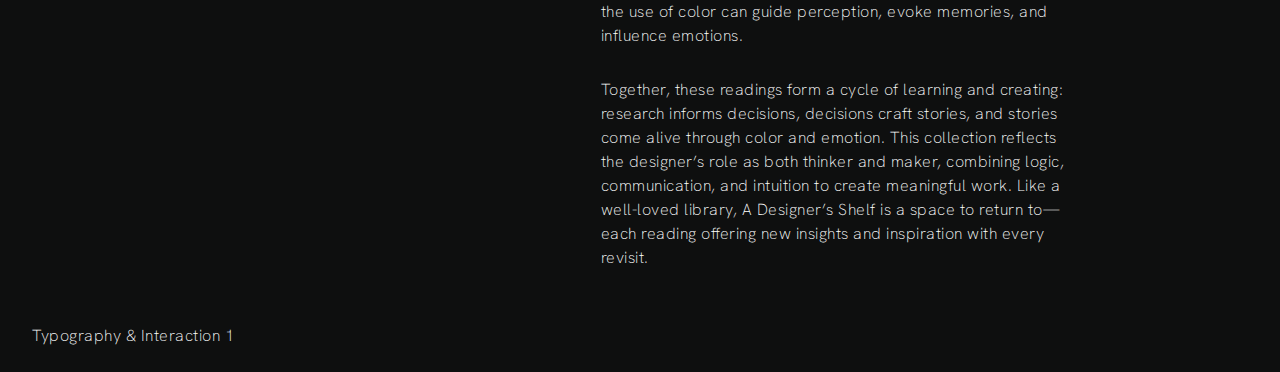
==== commit abb43402: "Update index.html" ====
--- a/index.html
+++ b/index.html
@@ -43,14 +43,16 @@
         <link rel="preconnect" href="https://fonts.gstatic.com" crossorigin>
         <link href="https://fonts.googleapis.com/css2?family=Hanken+Grotesk:ital,wght@0,100..900;1,100..900&display=swap" rel="stylesheet">
 
+        <a href="top"></a>
+
     </head>
     <body>
         <header class="menu">
             <!-- sticky menu -->
              <nav>
-                <div class="mobile-menu">MENU</div>
+                <!-- <div class="mobile-menu">MENU</div> -->
                 <ul class="menu-grid">
-                    <li><a href="#home" class="menu-item home">Home</a></li>
+                    <li><a href="#home" class="menu-item home current">Home</a></li>
                     <li><a href="#colophon" class="menu-item colophon">Colophon</a></li>
                     <li><a href="visual.html" class="menu-item visual">Visual</a></li>
                     <li><a href="type.html" class="menu-item type">Type</a></li>
@@ -76,8 +78,10 @@
 
                     <!-- Book Visual -->
                     <div class="book-visual">
-                        <span class="text-vertical">W</br>H</br>Y</span>
-                        <span class="center-text">Visual Research An Introduction to Research Methodologies in Graphic Design</span>
+                        <a href="visual.html">
+                        <span class="text-vertical">W</br>H</br>Y</span></a>
+                        <a href="visual.html">
+                        <span class="center-text">Visual Research An Introduction to Research Methodologies in Graphic Design</span></a>
                         <span class="text-vertical">H</br>O</br>W</span>
                     </div>
 
@@ -112,8 +116,8 @@
             </section>
         </article>
         <article class="colophon-text">
-            <section>
-            <h3>“A Designer’s Shelf” is inspired by the idea that knowledge, like design itself, is interconnected. This collection of readings reflects the layers of thought and practice that shape the work of every designer. Each selection builds upon the others, creating a narrative of discovery that moves from research to storytelling to the emotional power of color.</h3>
+            <section id="colophon">
+            <h2>“A Designer’s Shelf” is inspired by the idea that knowledge, like design itself, is interconnected. This collection of readings reflects the layers of thought and practice that shape the work of every designer. Each selection builds upon the others, creating a narrative of discovery that moves from research to storytelling to the emotional power of color.</h2>
             </section>
             <section>
             <p>The journey begins with Visual Research, which lays the foundation for thoughtful design by emphasizing the importance of asking questions and seeking answers. It introduces methodologies that guide designers in understanding the why behind their work, ensuring that each decision is purposeful and rooted in context. This research-first approach creates a strong base for the creative process, inviting designers to explore and test their ideas with rigor.</p>
@@ -126,7 +130,12 @@
             </section>
         </article>
         <footer>
-            <span>↑</span>
+            <section>
+                <p>Typography & Interaction 1</p>
+            </section>
+            <!-- <div>
+                <a id="top" href="#">↑</a>
+            </div> -->
         </footer>
     </body>
 </html>--- a/assets/common.css
+++ b/assets/common.css
@@ -15,10 +15,10 @@
 :root {
 
     /* menu style */
-    --menu-bg: black;
+    --menu-bg: #0E0F0F;
     --menu-font: 'DM Mono';
     --menu-text-color: white;
-    --menu-font-size: 1rem;
+    --menu-font-size: 0.9rem;
     --menu-padding: 1rem;
     --menu-underline-width: 1px;
     --circle-size: 15px;
@@ -37,28 +37,81 @@
     --book-visual-font-1: Marcellus;
     --book-visual-font-2: Lustria;
     --book-type-font-1: Chivo;
-    --book-color-font-1: Crimson-Text;
+    --book-color-font-1: 'Crimson Text';
 
     /* color style */
-    --body-bg-color: #0F1314;
+    --body-bg-color: #0E0F0F;
     --bg-color-1: yellow;
     --bg-color-2: yellow;
     --bg-color-3: yellow;
     --highlight-color: yellow;
     --book-border: #656565;
+    --body-color: white;
 
     /* h1 style */
-    --h1-font-size: 2rem;
+    --h1-font-size: 3rem;
     --h1-margin: 0;
     --h1-color: white;
-  }
-
-
+    --h1-letter-specing: 1px;
+    --h1-line-height: 3rem;
+  
+    /* h2 */
+    --h2-font-size: 1.5rem;
+    --h2-margin: 0;
+    --h2-color: white;
+    --h2-letter-specing: 1px;
+    --h2-line-height: 4rem;
+  
+    /* h3 */
+    --h3-font-size: 1.3rem;
+    --h3-font-weight: 400;
+    --h3-padding-top: 0.5rem;
+    --h3-padding-bottom: 0.5rem;
+    --h3-margin: 0;
+    --h3-color: white;
+    --h3-letter-specing: 0.5px;
+  
+    /* paragraph style */
+      --p-font-size: 1rem;
+      --p-font-weight: 200;
+      --p-padding-top: 0.5rem;
+      --p-padding-bottom: 0.5rem;
+      --p-line-height: 1.5rem;
+      --p-letter-spacing: 0.5px;
+      --p-color: white;
+  }
+
+  @media (min-width: 1280px) {
+    :root {
+    --h1-font-size: 4.5rem;
+    --h1-margin: 0;
+    --h1-color: white;
+    --h1-letter-specing: 1px;
+    --h1-line-height: 4.5rem;
+    }
+  }
 
 body {
     margin: 1rem;
-    background-color: black;
-  }
+    background-color: var(--body-bg-color);
+
+    scroll-behavior: smooth;
+  }
+
+/* footer {
+    font-family: var(--menu-font);
+    font-size: var(--menu-font-size);
+}
+
+#top {
+    font-size: 1.5rem;
+    background-color: white;
+    color: var(--body-bg-color);
+    padding: 1rem;
+    position: fixed;
+    right: 2vw;
+    bottom: 2vh;
+    } */
 
   /* circle colors */
   .home {
@@ -87,32 +140,33 @@
 
   /* Sticky menu styles */
 
-  /* .menu {
-    position: fixed;
+  .menu {
+    position: sticky;
     z-index: 10;
     top: 0;
-  } */
-
-  /* .menu-grid {
+  }
+
+  .menu-grid {
     display: grid;
-    gap: 0.5rem;
+    gap: 0.7rem;
     grid-template-columns: repeat(3, 1fr);
     grid-template-rows: repeat(2, 1fr);
     list-style: none;
-    padding: 0;
     margin: 0;
-    width: 100%;
-    height: 80px;
+
     text-align: left;
-    position: fixed;
+    /* position: fixed; */
     top: 0;
     background-color: var(--menu-bg);
-    z-index: 1;
-    padding: var(--menu-padding);
-  } */
+    /* z-index: 1; */
+    padding: 0.5rem 1rem 1rem 1rem;
+    margin: auto;
+    /* width: 100svw; */
+    align-content: center;
+  }
 
   /* Mobile Menu */
-  @media (min-width: 375px) {
+  /* @media (min-width: 375px) {
     .mobile-menu {
         display: flex;
     }
@@ -124,7 +178,7 @@
         background-color: black;
         align-items: flex-start;
     }
-  }
+  } */
 
   /* Desktop media query*/
   @media (min-width: 1280px) {
@@ -135,13 +189,14 @@
     list-style: none;
     padding: 0;
     margin: 0;
-    width: 100%;
+    /* width: 100%; */
     height: 80px;
     text-align: left;
-    position: fixed;
+    /* position: fixed;
     top: 0;
+    z-index: 1; */
     background-color: var(--menu-bg);
-    z-index: 1;
+    
     padding: var(--menu-padding);
     }
   }
@@ -155,7 +210,70 @@
     align-items: center;
     justify-content: left;
     position: relative;
-    padding: 0.5rem;
+    padding-top: 1rem;
+    opacity: 0;
+    transform: translateY(20px);
+    animation: slideIn 0.6s ease-out forwards;
+  }
+
+  .menu-item.current {
+    text-decoration: underline;
+  }
+
+  .current.home {
+    color: var(--circle-color);
+  }
+
+  .colophon:visited {
+    text-decoration: underline var(--circle-color)
+  }
+
+  .current.visual {
+    color: var(--circle-color);
+  }
+
+  .current.type {
+    color: var(--circle-color)
+  }
+
+  .current.interaction {
+    color: var(--circle-color);
+  }
+
+  .current.reading {
+    color: var(--circle-color)
+  }
+
+  /* Tablet media query*/
+  @media (min-width: 900px) {
+    .menu-grid {
+    display: grid;
+    gap: 0.5rem;
+    grid-template-columns: repeat(6, 1fr);
+    list-style: none;
+    padding: 0;
+    margin: 0;
+    /* width: 100%; */
+    height: 80px;
+    text-align: left;
+    position: sticky;
+    top: 0;
+    background-color: var(--menu-bg);
+    z-index: 1;
+    padding: var(--menu-padding);
+    }
+  }
+
+  .menu-item {
+    font-family: var(--menu-font);
+    font-size: var(--menu-font-size);
+    text-transform: uppercase;
+    color: var(--menu-text-color);
+    display: flex;
+    align-items: center;
+    justify-content: left;
+    position: relative;
+    padding-top: 1rem;
     overflow: hidden;
     opacity: 0;
     transform: translateY(20px);
@@ -208,6 +326,12 @@
   }
 
   .menu-item:hover {
+    color: var(--circle-color);
+    text-decoration: underline var(--circle-color) var(--menu-underline-width);
+    text-underline-offset: 4px;
+  }
+
+  .menu-item:active {
     color: var(--circle-color);
     text-decoration: underline var(--circle-color) var(--menu-underline-width);
     text-underline-offset: 4px;
--- a/assets/landing.css
+++ b/assets/landing.css
@@ -2,10 +2,10 @@
 :root {
 
   /* menu style */
-  --menu-bg: black;
+  --menu-bg: #0E0F0F;
   --menu-font: 'DM Mono';
   --menu-text-color: white;
-  --menu-font-size: 1rem;
+  --menu-font-size: 0.9rem;
   --menu-padding: 1rem;
   --menu-underline-width: 1px;
   --circle-size: 15px;
@@ -19,7 +19,6 @@
   /* font style */
   --heading-font: Instrument Serif;
   --subheading-font: Instrument Serif;
-  --section-title-font: Hanken Grotesk;
   --block-quote-font: Instrument Serif;
   --body-font: Hanken Grotesk;
   --book-visual-font-1: Marcellus;
@@ -28,7 +27,7 @@
   --book-color-font-1: 'Crimson Text';
 
   /* color style */
-  --body-bg-color: #0F1314;
+  --body-bg-color: #0E0F0F;
   --bg-color-1: yellow;
   --bg-color-2: yellow;
   --bg-color-3: yellow;
@@ -37,12 +36,19 @@
   --body-color: white;
 
   /* h1 style */
-  --h1-font-size: 2rem;
+  --h1-font-size: 3rem;
   --h1-margin: 0;
   --h1-color: white;
   --h1-letter-specing: 1px;
+  --h1-line-height: 3rem;
 
   /* h2 */
+  --h2-font-size: 1.5rem;
+  --h2-margin: 0;
+  --h2-color: white;
+  --h2-letter-specing: 1px;
+  --h2-line-height: 4rem;
+  --h2-font-weight: 300;
 
   /* h3 */
   --h3-font-size: 1.3rem;
@@ -62,6 +68,17 @@
     --p-letter-spacing: 0.5px;
     --p-color: white;
 }
+
+ @media (min-width: 1280px) {
+  :root {
+  --h1-font-size: 4.5rem;
+  --h1-margin: 0;
+  --h1-color: white;
+  --h1-letter-specing: 1px;
+  --h1-line-height: 4.5rem;
+  }
+}
+
   .main {
     text-align: center;
     display: flex;
@@ -69,11 +86,12 @@
     align-items: center;
     justify-content: center;
     height: 100vh;
+    margin-top: 4rem;
   }
 
   h1 {
     font-family: var(--heading-font);
-    font-size: var(--h1-font-size);
+    font-size: 3rem;
     margin: var(--h1-margin);
     color: var(--h1-color);
     letter-spacing: var(--h1-letter-specing);
@@ -81,10 +99,10 @@
 
     /* Desktop media query*/
     @media (min-width: 1280px) {
-      h1 {
+      /* h1 {
         font-size: 4rem;
         padding-top: 2rem;
-      }
+      } */
       .colophon-text {
         display: grid;
         column-gap: 2rem;
@@ -101,15 +119,17 @@
       }
     }
 
-h3 {
-  font-family: var(--section-title-font);
-  font-size: var(--h3-font-size);
-  font-weight: var(--h3-font-weight);
-  color: var(--h3-color);
-  letter-spacing: var(--h3-letter-specing);
+.colophon-text h2 {
+  font-family: var(--subheading-font);
+  font-size: var(--h2-font-size);
+  font-weight: var(--h2-font-weight);
+  color: var(--h2-color);
+  letter-spacing: var(--h2-letter-specing);
   margin: 0.5rem 1rem;
   padding-top: 1.5rem;
   padding-bottom: 1.5rem;
+  font-weight: var(--h2-font-weight);
+  border-bottom: 1px solid white;
 }
 
   p {
@@ -170,9 +190,10 @@
     display: flex;
     gap: 0.6rem;
     align-items:end;
-    justify-content: center;
     padding-top: 2rem;
     padding-bottom: 2rem;
+    overflow: clip;
+    
   }
 
   /* book visual */
@@ -293,7 +314,6 @@
     height: 600px;
     border: solid 1px;
     border-color: var(--book-border);
-
   }
 
   .empty-book-2 {
@@ -302,7 +322,6 @@
     height: 500px;
     border: solid 1px;
     border-color: var(--book-border);
-
   }
 
   .empty-book-3 {
@@ -311,7 +330,6 @@
     height: 470px;
     border: solid 1px;
     border-color: var(--book-border);
-
   }
 
   .empty-book-4 {
@@ -340,7 +358,6 @@
     border-color: var(--book-border);
 
   }
-
   .empty-book-7 {
     position: relative;
     width: 20px;
@@ -359,38 +376,37 @@
 
   }
 
-  .empty-book-9 {
-    position: relative;
-    width: 20px;
-    height: 600px;
-    border: solid 1px;
-    border-color: var(--book-border);
-
-  }
-
-  .empty-book-10 {
-    position: relative;
-    width: 120px;
-    height: 550px;
-    border: solid 1px;
-    border-color: var(--book-border);
-
-  }
-
-  .empty-book-11 {
-    position: relative;
-    width: 50px;
-    height: 485px;
-    border: solid 1px;
-    border-color: var(--book-border);
-
-  }
-
-  .empty-book-12 {
-    position: relative;
-    width: 90px;
-    height: 520px;
-    border: solid 1px;
-    border-color: var(--book-border);
-
-  }+    .empty-book-9 {
+      position: relative;
+      width: 20px;
+      height: 600px;
+      border: solid 1px;
+      border-color: var(--book-border);
+  
+    }
+
+    .empty-book-10 {
+      position: relative;
+      width: 120px;
+      height: 550px;
+      border: solid 1px;
+      border-color: var(--book-border);
+  
+    }
+  
+    .empty-book-11 {
+      position: relative;
+      width: 50px;
+      height: 485px;
+      border: solid 1px;
+      border-color: var(--book-border);
+  
+    }
+    .empty-book-12 {
+      position: relative;
+      width: 90px;
+      height: 520px;
+      border: solid 1px;
+      border-color: var(--book-border);
+  
+    }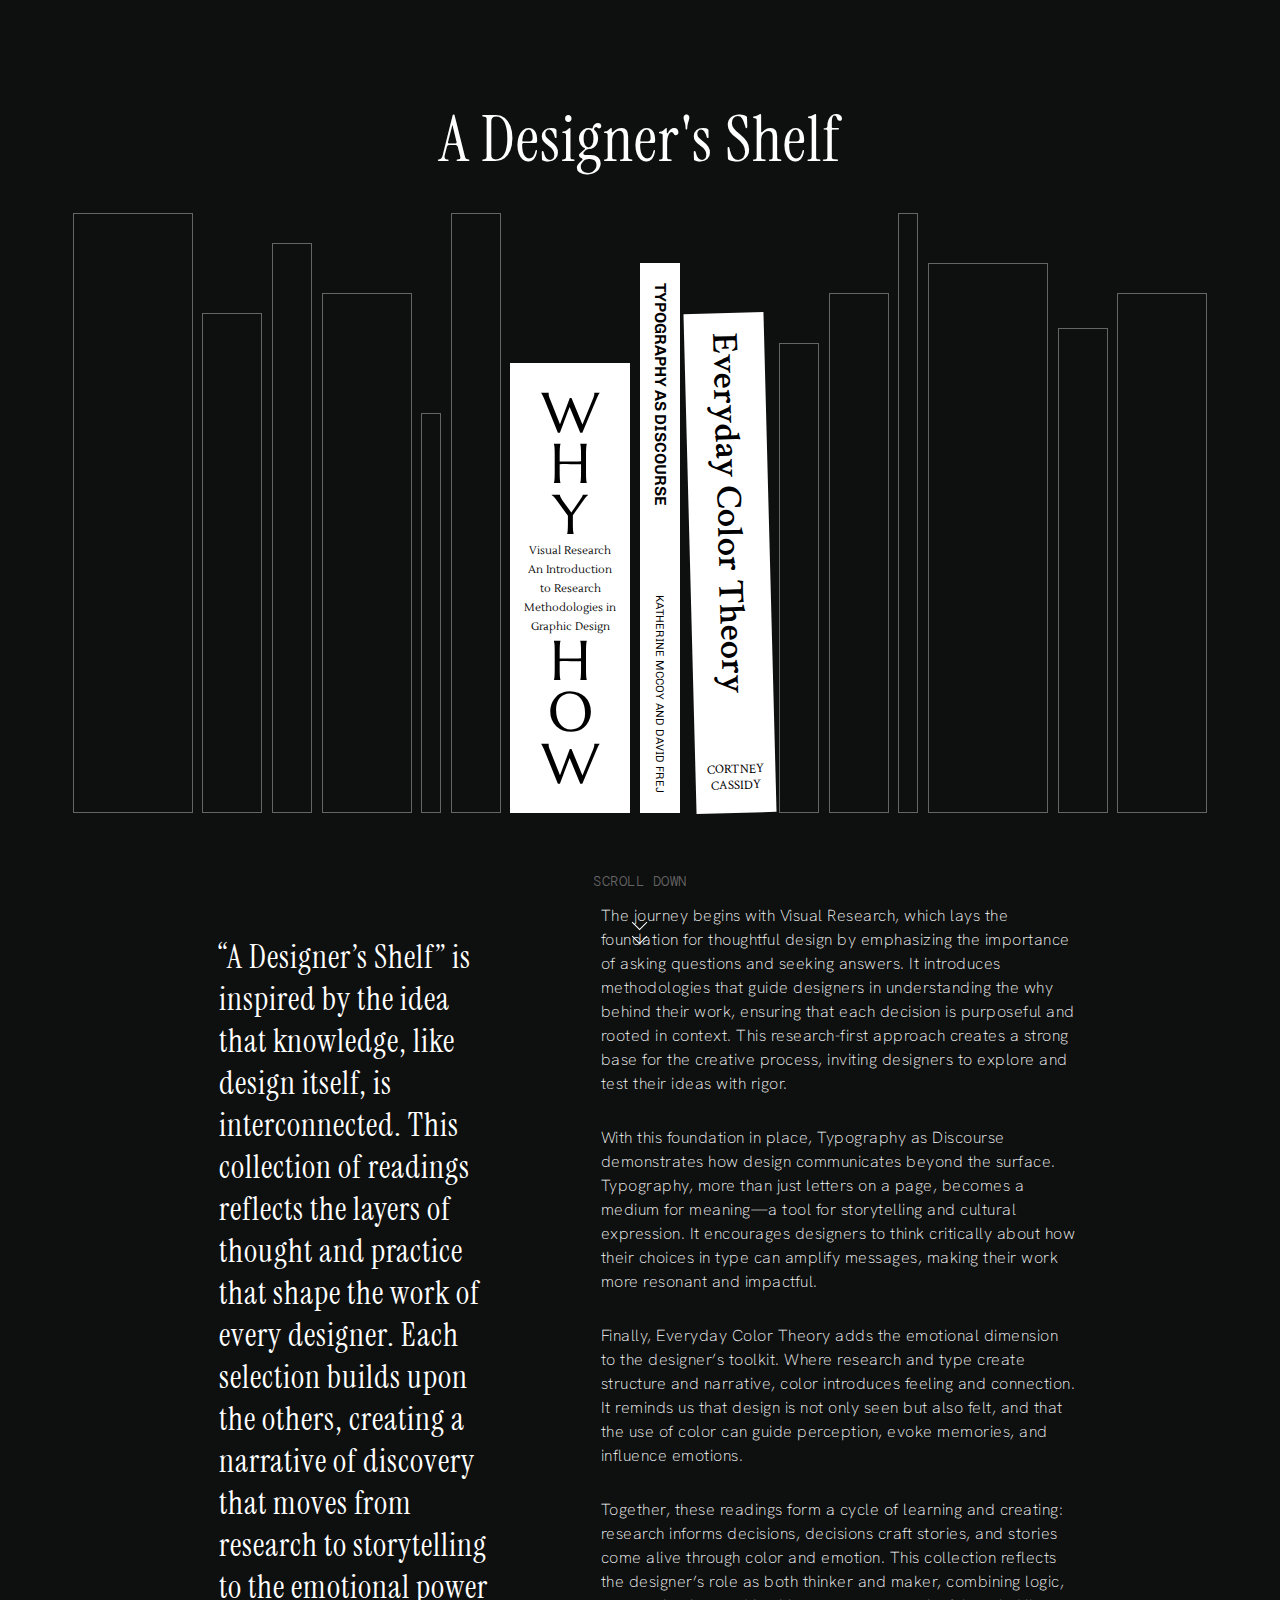
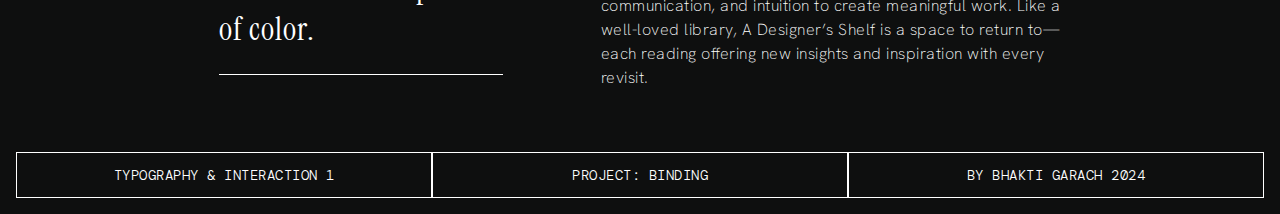
==== commit 0c860e33: "Update index.html" ====
--- a/index.html
+++ b/index.html
@@ -57,7 +57,7 @@
                     <li><a href="visual.html" class="menu-item visual">Visual</a></li>
                     <li><a href="type.html" class="menu-item type">Type</a></li>
                     <li><a href="colour.html" class="menu-item interaction">Color</a></li>
-                    <li><a href="#reading" class="menu-item reading">Recommend</a></li>
+                    <li><a href="reading.html" class="menu-item reading">Recommend</a></li>
                 </ul>
              </nav>
         </header>
@@ -129,9 +129,15 @@
             <p>Together, these readings form a cycle of learning and creating: research informs decisions, decisions craft stories, and stories come alive through color and emotion. This collection reflects the designer’s role as both thinker and maker, combining logic, communication, and intuition to create meaningful work. Like a well-loved library, A Designer’s Shelf is a space to return to—each reading offering new insights and inspiration with every revisit.</p>
             </section>
         </article>
-        <footer>
+        <footer class="footer-grid">
             <section>
                 <p>Typography & Interaction 1</p>
+            </section>
+            <section>
+                <p>Project: Binding</p>
+            </section>
+            <section>
+                <p>By Bhakti Garach 2024</p>
             </section>
             <!-- <div>
                 <a id="top" href="#">↑</a>
--- a/assets/common.css
+++ b/assets/common.css
@@ -41,7 +41,7 @@
 
     /* color style */
     --body-bg-color: #0E0F0F;
-    --bg-color-1: yellow;
+    --bg-color-1: #feb832;
     --bg-color-2: yellow;
     --bg-color-3: yellow;
     --highlight-color: yellow;
@@ -56,14 +56,14 @@
     --h1-line-height: 3rem;
   
     /* h2 */
-    --h2-font-size: 1.5rem;
+    --h2-font-size: 2rem;
     --h2-margin: 0;
     --h2-color: white;
     --h2-letter-specing: 1px;
     --h2-line-height: 4rem;
   
     /* h3 */
-    --h3-font-size: 1.3rem;
+    --h3-font-size: 1.2rem;
     --h3-font-weight: 400;
     --h3-padding-top: 0.5rem;
     --h3-padding-bottom: 0.5rem;
@@ -418,4 +418,46 @@
     }
   }
   
-  + 
+/* footer style */
+
+.footer-grid {
+    padding-top: 3rem;
+  }
+  
+  .footer-grid p {
+    display: grid;
+    grid-template-rows: 1fr;
+    font-family: var(--menu-font);
+    font-size: var(--menu-font-size);
+    color: var(--p-color);
+    text-transform: uppercase;
+    border: 1px solid white;
+    font-weight: 300;
+    margin: 0;
+    padding: 10px;
+    text-align: center;
+    
+  }
+  
+      /* desktop media query */
+      @media (min-width: 1280px) {
+    
+          .footer-grid {
+            padding-top: 2rem;
+            display: grid;
+            grid-template-columns: repeat(3, 1fr);
+            margin: auto;
+          }
+          .footer-grid p {
+            font-family: var(--menu-font);
+            font-size: var(--menu-font-size);
+            color: var(--p-color);
+            text-transform: uppercase;
+            border: 1px solid white;
+            font-weight: 300;
+            margin: 0;
+            padding: 10px;
+            
+          }
+      }--- a/assets/landing.css
+++ b/assets/landing.css
@@ -28,7 +28,7 @@
 
   /* color style */
   --body-bg-color: #0E0F0F;
-  --bg-color-1: yellow;
+  --bg-color-1: #feb832;
   --bg-color-2: yellow;
   --bg-color-3: yellow;
   --highlight-color: yellow;
@@ -43,7 +43,7 @@
   --h1-line-height: 3rem;
 
   /* h2 */
-  --h2-font-size: 1.5rem;
+  --h2-font-size: 2rem;
   --h2-margin: 0;
   --h2-color: white;
   --h2-letter-specing: 1px;
@@ -51,7 +51,7 @@
   --h2-font-weight: 300;
 
   /* h3 */
-  --h3-font-size: 1.3rem;
+  --h3-font-size: 1.2rem;
   --h3-font-weight: 400;
   --h3-padding-top: 0.5rem;
   --h3-padding-bottom: 0.5rem;
@@ -99,10 +99,10 @@
 
     /* Desktop media query*/
     @media (min-width: 1280px) {
-      /* h1 {
+      h1 {
         font-size: 4rem;
-        padding-top: 2rem;
-      } */
+
+      }
       .colophon-text {
         display: grid;
         column-gap: 2rem;
@@ -117,6 +117,9 @@
         padding-bottom: 30px;
         padding-left: 50px;
       }
+      .main {
+        height: 80svh;
+      }
     }
 
 .colophon-text h2 {
@@ -409,4 +412,5 @@
       border: solid 1px;
       border-color: var(--book-border);
   
-    }+    }
+
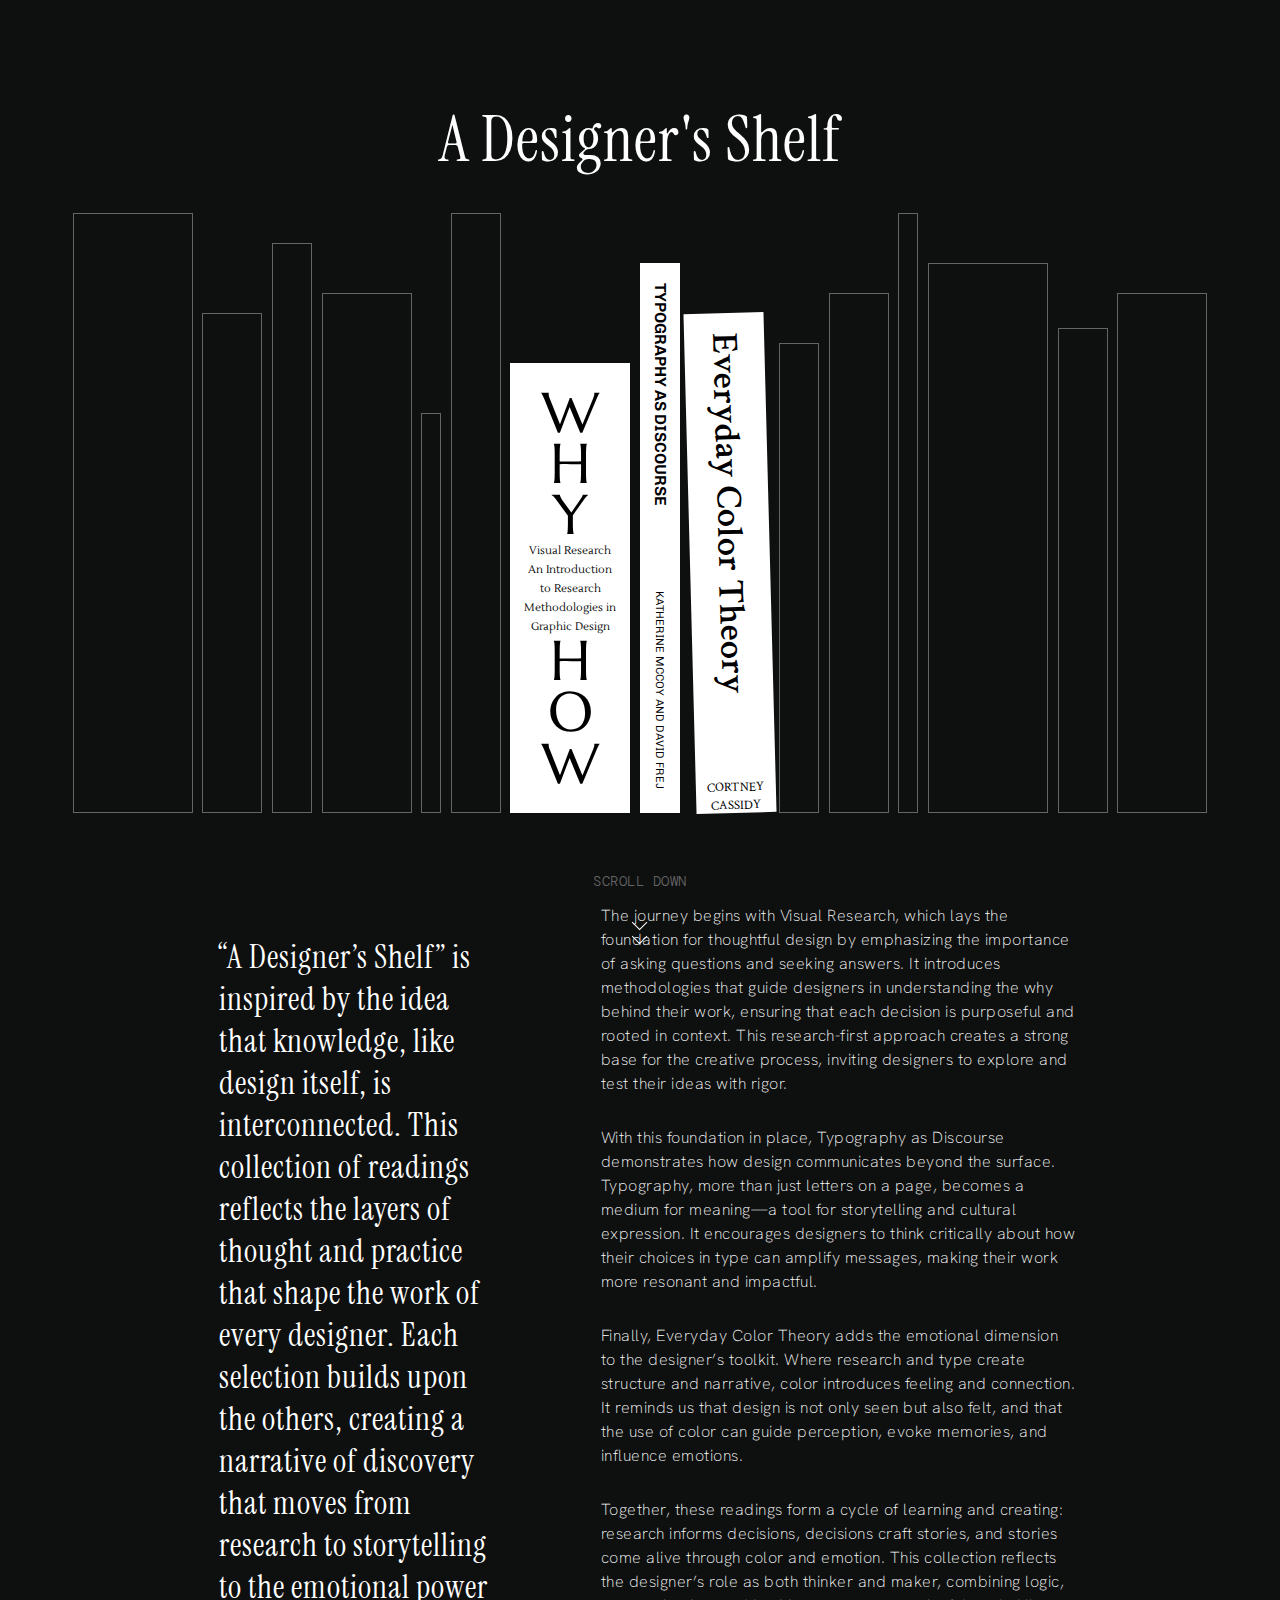
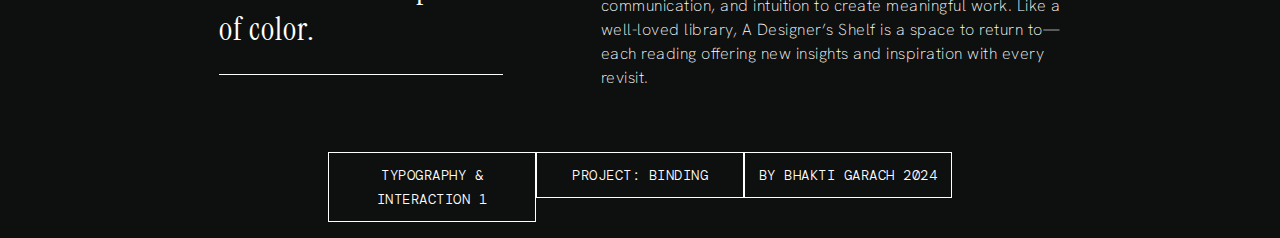
==== commit 642bb257: "Update index.html" ====
--- a/index.html
+++ b/index.html
@@ -87,16 +87,20 @@
 
                     <!-- Book Type -->
                      <div class="book-type">
+                        <a href="type.html">
                         <span class="text-horizontal">Typography as Discourse
-                        </span>
-                        <span class="type-author"> KATHERINE MCCOY AND DAVID FREJ</span>
+                        </span></a>
+                        <a href="type.html">
+                        <span class="type-author"> KATHERINE MCCOY AND DAVID FREJ</span></a>
                      </div>
 
                     <!--Book Color-->
                     <div class="book-color">
+                        <a href="color.html">
                         <span class="color-spine-title">Everyday Color Theory
-                        </span>
-                        <span class="color-author"> Cortney Cassidy</span>
+                        </span></a>
+                        <a href="color.html">
+                        <span class="color-author"> Cortney Cassidy</span></a>
                     </div>
 
                     <!-- Empty Books Right-->
--- a/assets/landing.css
+++ b/assets/landing.css
@@ -414,3 +414,7 @@
   
     }
 
+    .footer-grid {
+      width: 50%;
+    }
+
